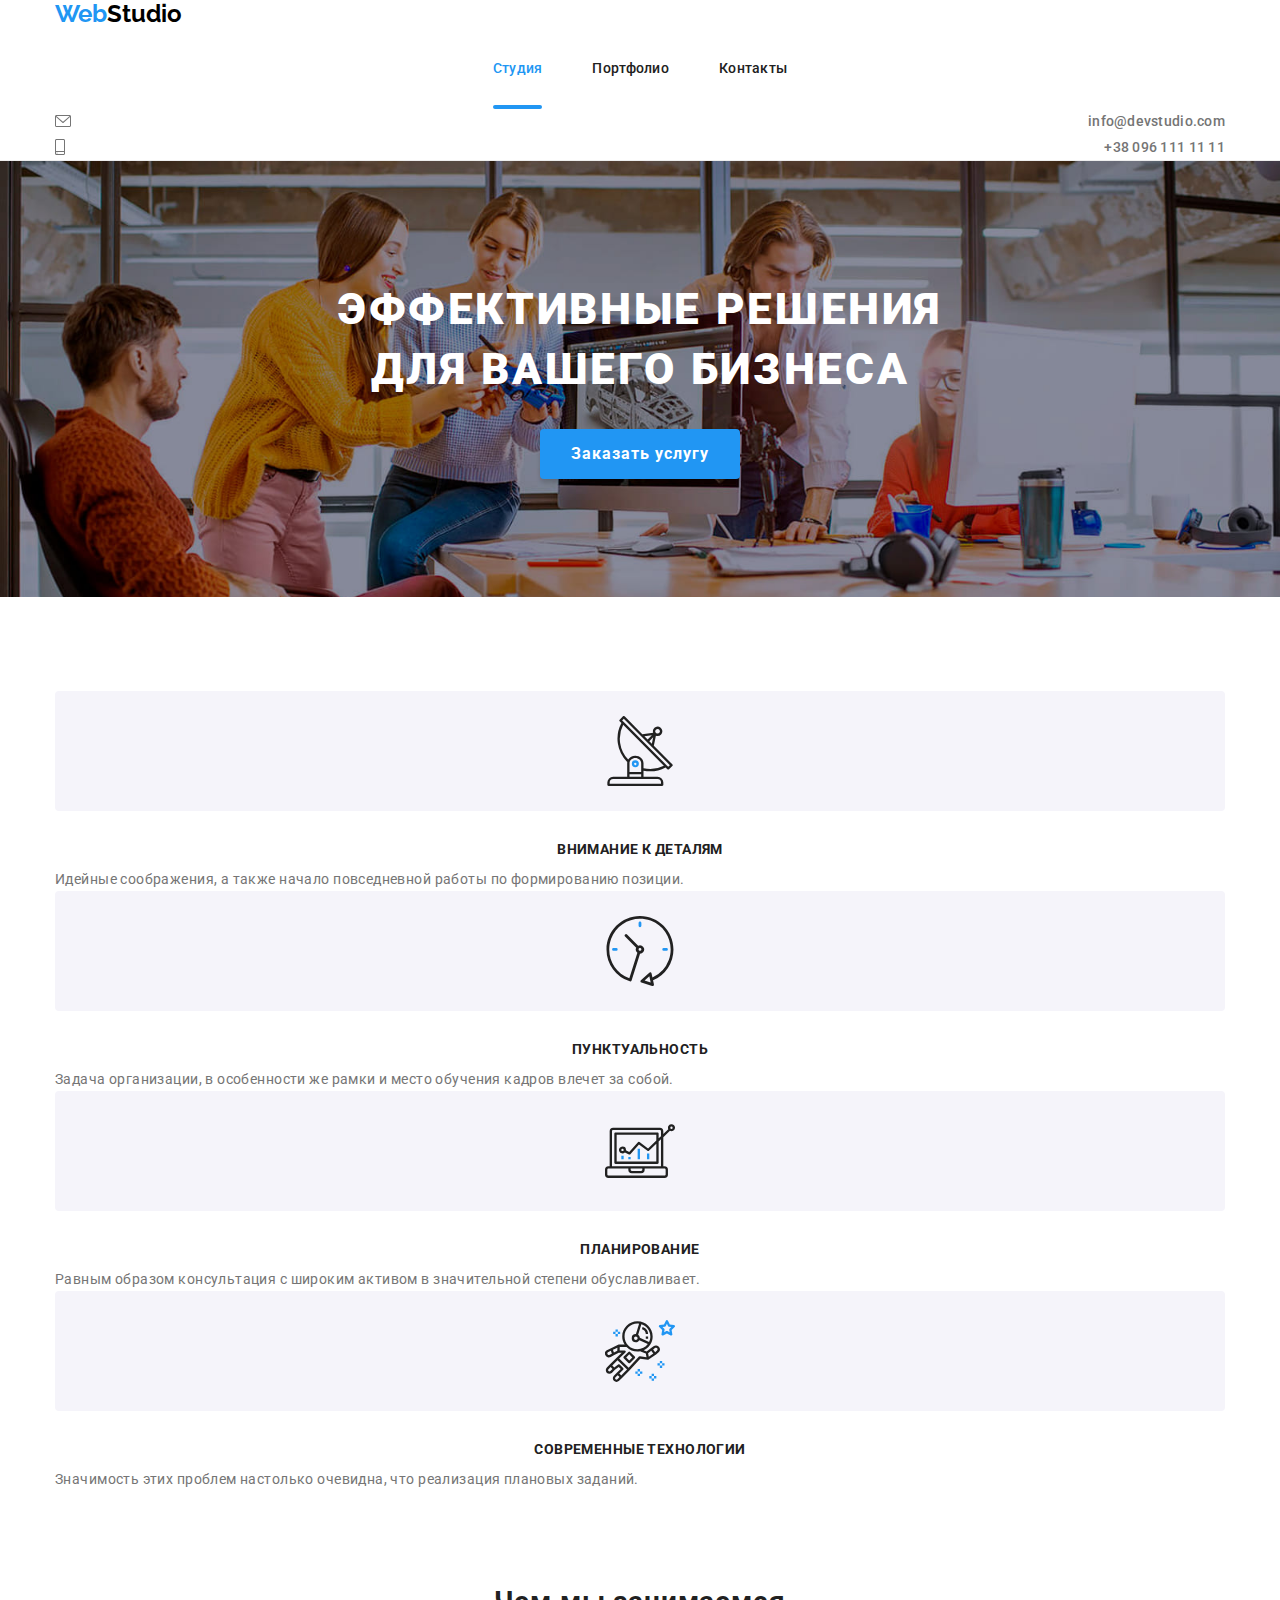
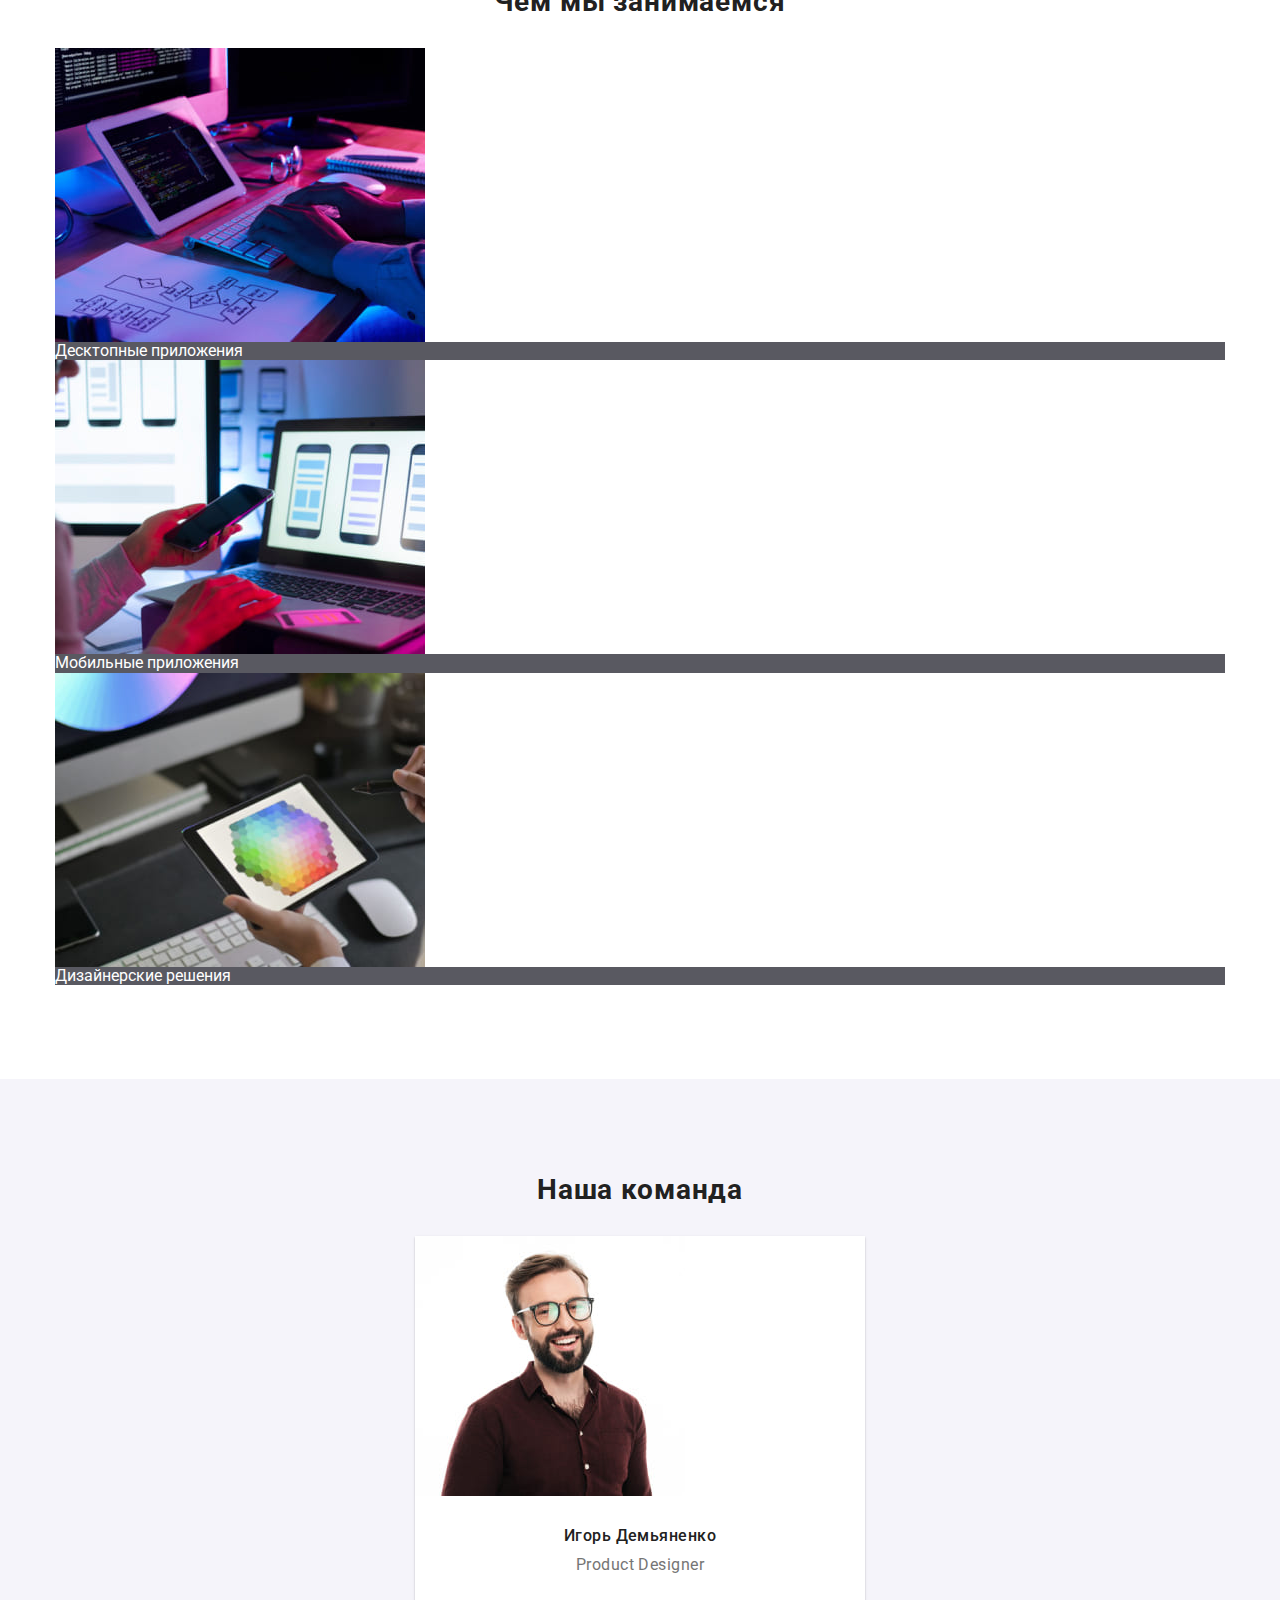
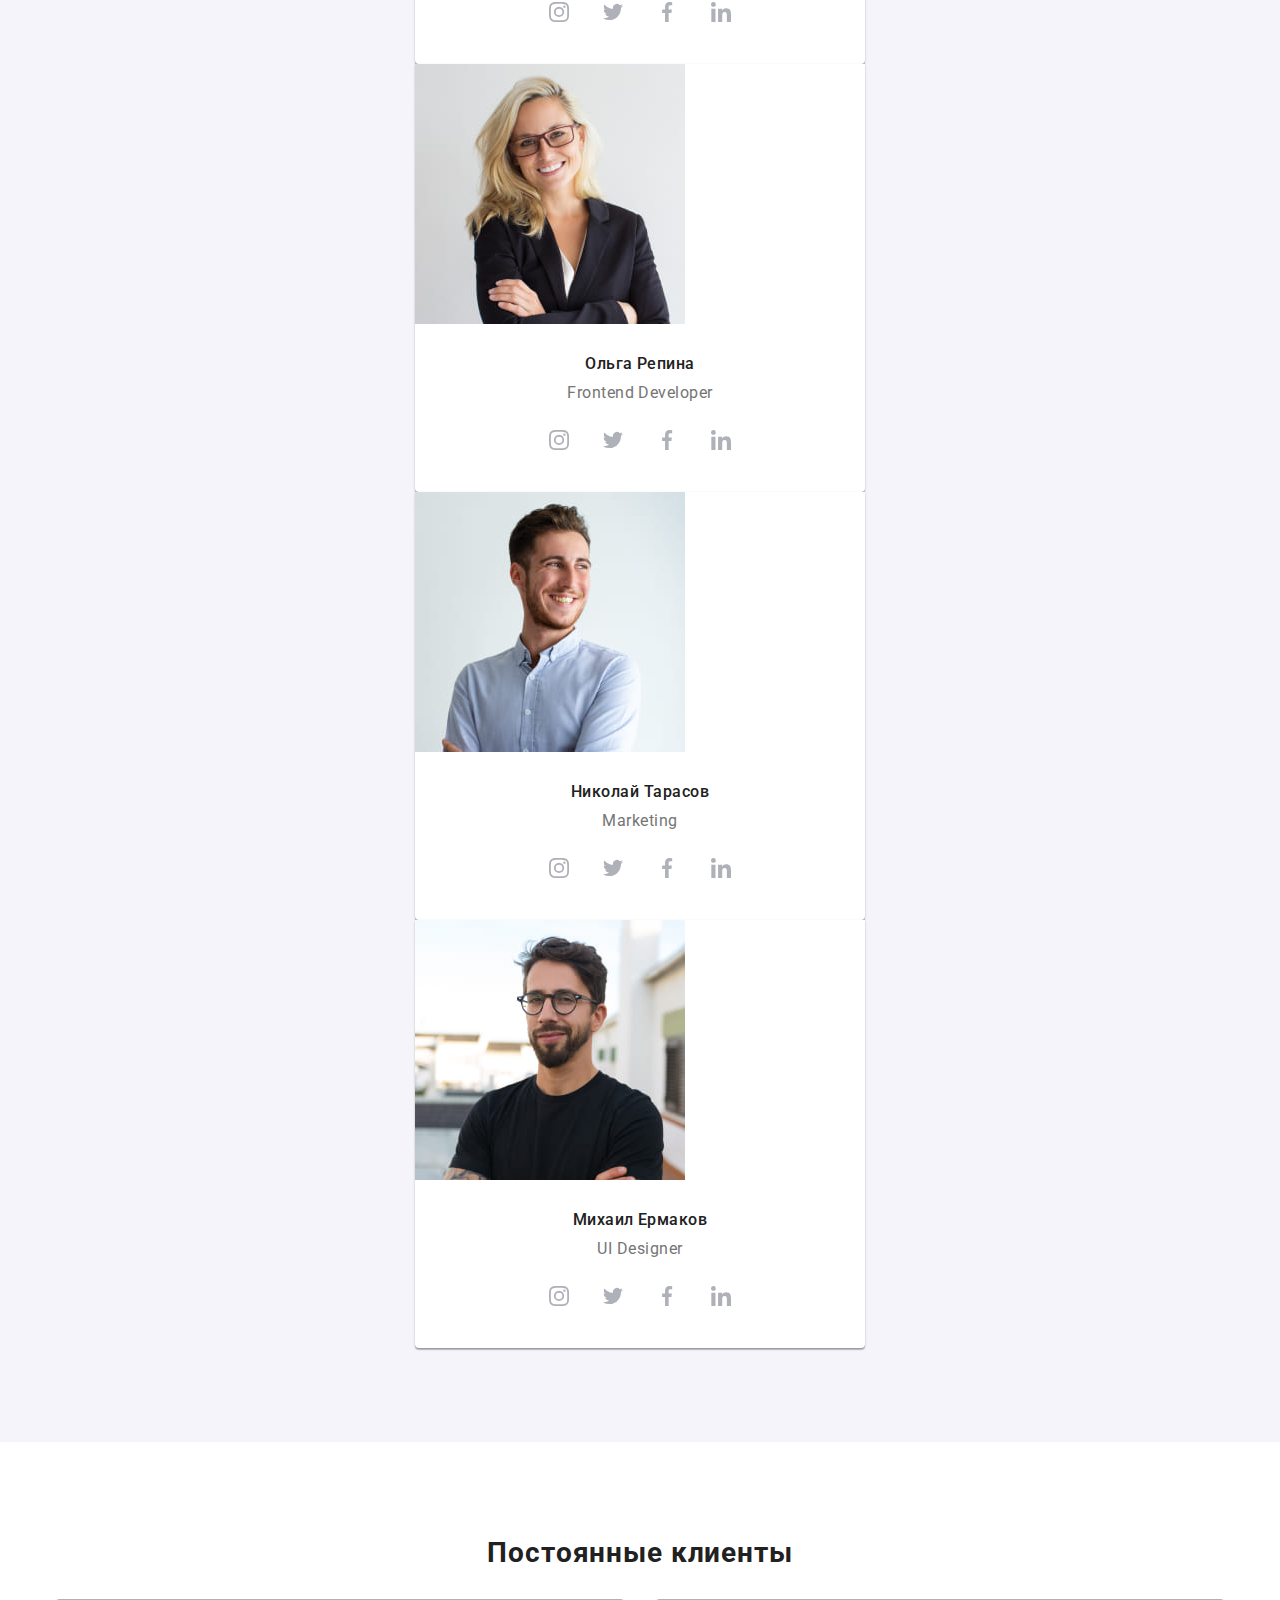
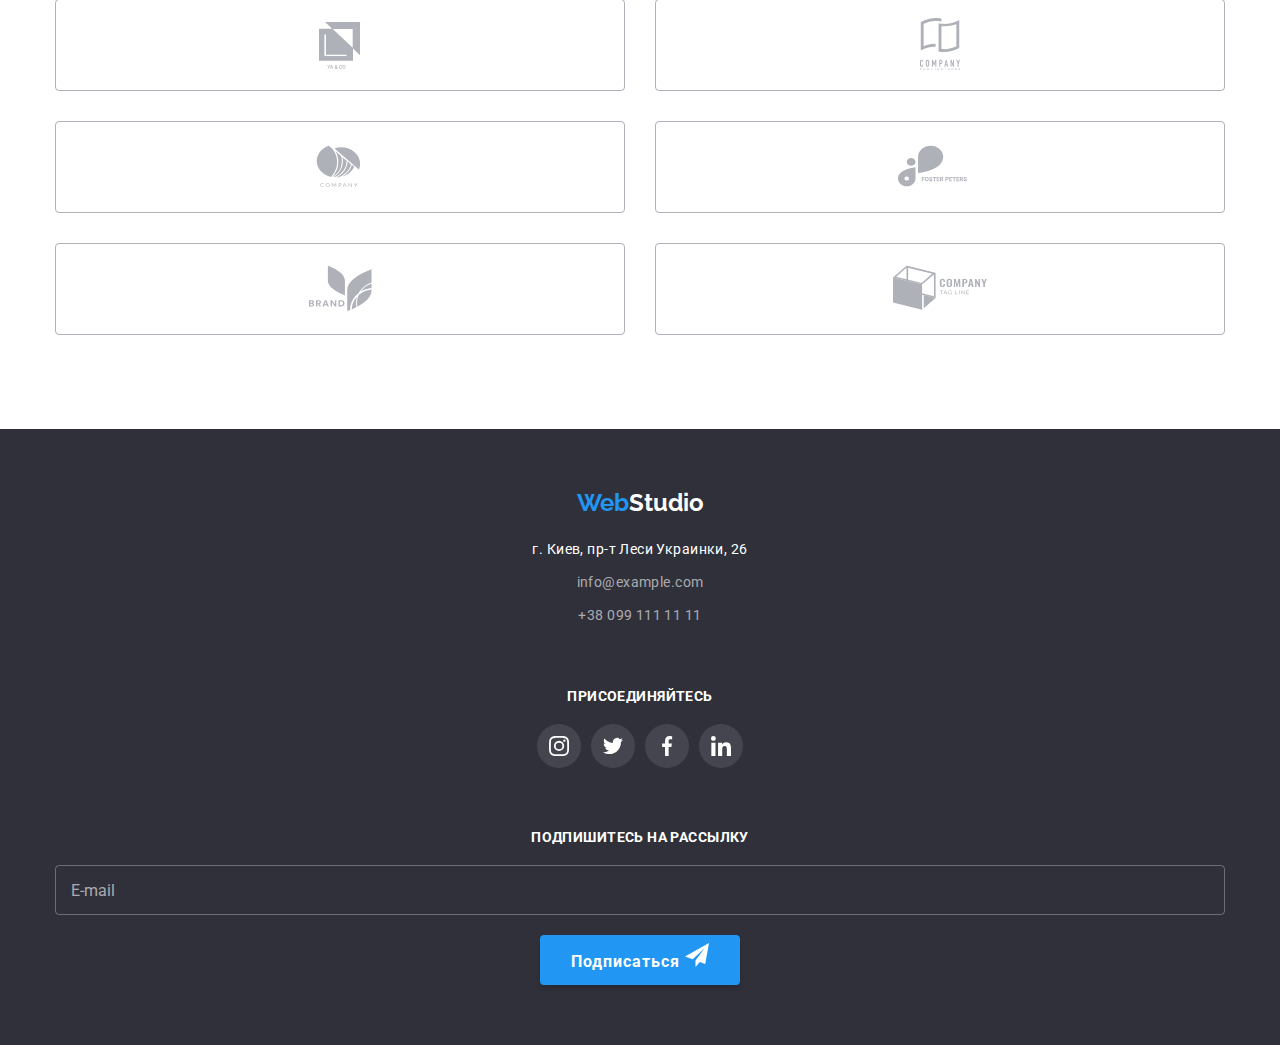
==== index.html @ af36595d "start work" ====
<!DOCTYPE html>
<html lang="ru">
<head>
    <meta charset="UTF-8" />
    <meta http-equiv="X-UA-Compatible" content="IE=edge" />
    <meta name="viewport" content="width=device-width, initial-scale=1.0, maximum-scale=1.0, user-scalable=no" />
    <link rel="stylesheet" href="./css/main.min.css" />
    <link
    href="https://fonts.googleapis.com/css2?family=Raleway:wght@700&family=Roboto:wght@400;500;700;900&display=swap"
    rel="stylesheet"
    />
    <title>Студия</title>
</head>
<body>
    <header>
    <div class="container page-header">
        <a href="./index.html" lang="en" class="link logo"><span class="logo__part">Web</span>Studio</a>
        <nav class="nav">
        <ul class="list nav__list">
            <li><a href="./index.html" class="link nav__link nav__link--current">Cтудия</a></li>
            <li><a href="./portfolio.html" class="link nav__link">Портфолио</a></li>
            <li><a href="" class="link nav__link">Контакты</a></li>
        </ul>
        </nav>
        <ul class="list contacts">
            <li>
                <a class="link contacts__link" href="mailto:info@devstudio.com">
                <svg class="contacts__icon" width="16" height="12">
                    <use href="./images/sprite.svg#icon-mail">
                </svg>
                info@devstudio.com</a>
            </li>
            <li>
                <a class="link contacts__link" href="tel:+380961111111">
                <svg class="contacts__icon" width="10" height="16">
                    <use href="./images/sprite.svg#icon-tel"></svg>
                +38 096 111 11 11</a>
            </li>
        </ul>
        <button type="button" class="menu-btn__open">
            <svg class="menu__icon" width="40" height="40">
                <use href="./images/sprite.svg#icon-menu"></use>
            </svg>
            </button>
        </div>
        <div class="menu is-hidden">
            <div class="menu-container">
            <div class="menu-container__top">
                <button type="button" class="menu-btn__close">
                <svg class="menu__icon" width="40" height="40">
                    <use href="./images/sprite.svg#icon-cross"></use>
                </svg>
                </button>
                <nav class="menu__nav">
                <ul class="menu__list list">
                    <li class="menu__item">
                    <a href="./index.html" class="menu__link--current">Студия</a>
                    </li>
                    <li class="menu__item">
                    <a href="./portfolio.html" class="menu__link">Портфолио</a>
                    </li>
                    <li class="menu__item">
                    <a href="" class="menu__link">Контакты</a>
                    </li>
                </ul>
                </nav>
            </div>
            <div class="menu-container__bottom">
                <ul class="menu-connect__list list">
                    <li class="menu-connect__tel">
                    <a href="tel:+380961111111" class="tel__link"
                        >+38 096 111 11 11</a
                    >
                    </li>
                    <li class="menu-connect__mail">
                    <a href="mailto:info@devstudio.com" class="mail__link"
                        >info@devstudio.com</a
                    >
                    </li>
                </ul>
                <ul class="menu-soc__list list">
                <li class="menu-soc__item">
                    <a
                    href=""
                    target="_blank"
                    rel="noopener noreferrer nofollow"
                    class="menu-soc__link"
                    >Instagram</a
                    >
                </li>
                <li class="menu-soc__item">
                    <a
                    href=""
                    target="_blank"
                    rel="noopener noreferrer nofollow"
                    class="menu-soc__link"
                    >Twitter</a
                    >
                </li>
                <li class="menu-soc__item">
                    <a
                    href=""
                    target="_blank"
                    rel="noopener noreferrer nofollow"
                    class="menu-soc__link"
                    >Facebook</a
                    >
                </li>
                <li class="menu-soc__item">
                    <a
                    href=""
                    target="_blank"
                    rel="noopener noreferrer nofollow"
                    class="menu-soc__link"
                    >LinkedIn</a
                    >
                </li>
                </ul>
            </div>
        </div>
    </header>
    <main>
    <section class="section hero">
        <div class="container">
        <h1 class="hero__header">Эффективные решения для вашего бизнеса</h1>
        <button type="button" class="button" data-modal-open>Заказать услугу</button>
        </div>
    </section>
    <section class="section">
        <div class="container">
        <h2 class="section__heading visually-hidden">Features</h2>
        <ul class="list features">
            <li class="features__item">
            <div class="features__box">
                <svg width="70" height="70">
                <use href="./images/sprite.svg#icon-antenna" />
                </svg>
            </div>
            <h3 class="features__title">Внимание к деталям</h3>
            <p class="features__descr">
                Идейные соображения, а также начало повседневной работы по формированию позиции.
            </p>
            </li>
            <li class="features__item">
            <div class="features__box">
                <svg width="70" height="70">
                <use href="./images/sprite.svg#icon-clock" />
                </svg>
            </div>
            <h3 class="features__title">Пунктуальность</h3>
            <p class="features__descr">
                Задача организации, в особенности же рамки и место обучения кадров влечет за собой.
            </p>
            </li>
            <li class="features__item">
            <div class="features__box">
                <svg width="70" height="70">
                <use href="./images/sprite.svg#icon-diagram" />
                </svg>
            </div>
            <h3 class="features__title">Планирование</h3>
            <p class="features__descr">
                Равным образом консультация с широким активом в значительной степени обуславливает.
            </p>
            </li>
            <li class="features__item">
            <div class="features__box">
                <svg width="70" height="70">
                <use href="./images/sprite.svg#icon-astronaut" />
                </svg>
            </div>
            <h3 class="features__title">Современные технологии</h3>
            <p class="features__descr">
                Значимость этих проблем настолько очевидна, что реализация плановых заданий.
            </p>
            </li>
        </ul>
        </div>
    </section>
    <section class="section no-padding">
        <div class="container">
        <h2 class="section__heading">Чем мы занимаемся</h2>
        <ul class="list employments">
            <li class="employments__item">
            <img srcset="./images/index/work1.jpg 1х, /images/index/work1-2x.jpg 2х" src="./images/index/work1.jpg" alt="Программирование" width="370" height="294" />
            <p class="employments__title">Десктопные приложения</p>
            </li>
            <li class="employments__item">
            <img srcset="./images/index/work2.jpg 1х, /images/index/work2-2x.jpg 2х" src="./images/index/work2.jpg" width="370" height="294" />
            <p class="employments__title">Мобильные приложения</p>
            </li>
            <li class="employments__item">
            <img srcset="./images/index/work3.jpg 1х, /images/index/work3-2x.jpg 2х" src="./images/index/work3.jpg" width="370" height="294" />
            <p class="employments__title">Дизайнерские решения</p>
            </li>
        </ul>
        </div>
    </section>
    <section class="section team">
        <div class="container">
        <h2 class="section__heading">Наша команда</h2>
        <ul class="list team__list">
            <li class="team__card">
                <picture>
                    <source srcset="./images/index/1team-top.jpg 1x, ./images/index/1team-top2x.jpg 2x" media="(min-width: 1200px)">
                    <source srcset="./images/index/1team-tab.jpg 1x, ./images/index/1team-tab2x.jpg 2x" media="(min-width: 768px)">
                    <source srcset="./images/index/1team-mob.jpg 1x, ./images/index/1team-mob2x.jpg 2x" media="(max-width: 767px)">
                    <img src="./images/index/1team-mob.jpg" alt="Игорь Демьяненко"/>
                </picture>
            <div class="team__descr">
                <h3 class="team__name">Игорь Демьяненко</h3>
                <p class="team__post" lang="en">Product Designer</p>
                <ul class="list social">
                <li>
                    <a href="#" class="link social__link">
                    <svg class="social__icon" width="20" height="20">
                        <use href="./images/sprite.svg#icon-instagram" />
                    </svg>
                    </a>
                </li>
                <li>
                    <a href="#" class="link social__link">
                    <svg class="social__icon" width="20" height="20">
                        <use href="./images/sprite.svg#icon-twitter" />
                    </svg>
                    </a>
                </li>
                <li>
                    <a href="#" class="link social__link">
                    <svg class="social__icon" width="20" height="20">
                        <use href="./images/sprite.svg#icon-facebook" />
                    </svg>
                    </a>
                </li>
                <li>
                    <a href="#" class="link social__link">
                    <svg class="social__icon" width="20" height="20">
                        <use href="./images/sprite.svg#icon-linkedin" />
                    </svg>
                    </a>
                </li>
                </ul>
            </div>
            </li>
            <li class="team__card">
                <picture>
                    <source srcset="./images/index/2team-top.jpg 1x, ./images/index/2team-top2x.jpg 2x" media="(min-width: 1200px)">
                    <source srcset="./images/index/2team-tab.jpg 1x, ./images/index/2team-tab2x.jpg 2x" media="(min-width: 768px)">
                    <source srcset="./images/index/2team-mob.jpg 1x, ./images/index/2team-mob2x.jpg 2x" media="(max-width: 767px)">
                    <img src="./images/index/2team-mob.jpg" alt="Ольга Репина"/>
                </picture>
            <div class="team__descr">
                <h3 class="team__name">Ольга Репина</h3>
                <p class="team__post" lang="en">Frontend Developer</p>
                <ul class="list social">
                <li>
                    <a href="#" class="link social__link">
                    <svg class="social__icon" width="20" height="20">
                        <use href="./images/sprite.svg#icon-instagram" />
                    </svg>
                    </a>
                </li>
                <li>
                    <a href="#" class="link social__link">
                    <svg class="social__icon" width="20" height="20">
                        <use href="./images/sprite.svg#icon-twitter" />
                    </svg>
                    </a>
                </li>
                <li>
                    <a href="#" class="link social__link">
                    <svg class="social__icon" width="20" height="20">
                        <use href="./images/sprite.svg#icon-facebook" />
                    </svg>
                    </a>
                </li>
                <li>
                    <a href="#" class="link social__link">
                    <svg class="social__icon" width="20" height="20">
                        <use href="./images/sprite.svg#icon-linkedin" />
                    </svg>
                    </a>
                </li>
                </ul>
            </div>
            </li>
            <li class="team__card">
                <picture>
                    <source srcset="./images/index/3team-top.jpg 1x, ./images/index/3team-top2x.jpg 2x" media="(min-width: 1200px)">
                    <source srcset="./images/index/3team-tab.jpg 1x, ./images/index/3team-tab2x.jpg 2x" media="(min-width: 768px)">
                    <source srcset="./images/index/3team-mob.jpg 1x, ./images/index/3team-mob2x.jpg 2x" media="(max-width: 767px)">
                    <img src="./images/index/3team-mob.jpg" alt="Николай Тарасов"/>
                </picture>
            <div class="team__descr">
                <h3 class="team__name">Николай Тарасов</h3>
                <p class="team__post" lang="en">Marketing</p>
                <ul class="list social">
                <li>
                    <a href="#" class="link social__link">
                    <svg class="social__icon" width="20" height="20">
                        <use href="./images/sprite.svg#icon-instagram" />
                    </svg>
                    </a>
                </li>
                <li>
                    <a href="#" class="link social__link">
                    <svg class="social__icon" width="20" height="20">
                        <use href="./images/sprite.svg#icon-twitter" />
                    </svg>
                    </a>
                </li>
                <li>
                    <a href="#" class="link social__link">
                    <svg class="social__icon" width="20" height="20">
                        <use href="./images/sprite.svg#icon-facebook" />
                    </svg>
                    </a>
                </li>
                <li>
                    <a href="#" class="link social__link">
                    <svg class="social__icon" width="20" height="20">
                        <use href="./images/sprite.svg#icon-linkedin" />
                    </svg>
                    </a>
                </li>
                </ul>
            </div>
            </li>
            <li class="team__card">
                <picture>
                    <source srcset="./images/index/4team-top.jpg 1x, ./images/index/4team-top2x.jpg 2x" media="(min-width: 1200px)">
                    <source srcset="./images/index/4team-tab.jpg 1x, ./images/index/4team-tab2x.jpg 2x" media="(min-width: 768px)">
                    <source srcset="./images/index/4team-mob.jpg 1x, ./images/index/4team-mob2x.jpg 2x" media="(max-width: 767px)">
                    <img src="./images/index/4team-mob.jpg" alt="Михаил Ермаков"/>
                </picture>
            <div class="team__descr">
                <h3 class="team__name">Михаил Ермаков</h3>
                <p class="team__post" lang="en">UI Designer</p>
                <ul class="list social">
                <li>
                    <a href="#" class="link social__link">
                    <svg class="social__icon" width="20" height="20">
                        <use href="./images/sprite.svg#icon-instagram" />
                    </svg>
                    </a>
                </li>
                <li>
                    <a href="#" class="link social__link">
                    <svg class="social__icon" width="20" height="20">
                        <use href="./images/sprite.svg#icon-twitter" />
                    </svg>
                    </a>
                </li>
                <li>
                    <a href="#" class="link social__link">
                    <svg class="social__icon" width="20" height="20">
                        <use href="./images/sprite.svg#icon-facebook" />
                    </svg>
                    </a>
                </li>
                <li>
                    <a href="#" class="link social__link">
                    <svg class="social__icon" width="20" height="20">
                        <use href="./images/sprite.svg#icon-linkedin" />
                    </svg>
                    </a>
                </li>
                </ul>
            </div>
            </li>
        </ul>
        </div>
    </section>
    <section class="section">
        <div class="container">
        <h2 class="section__heading">Постоянные клиенты</h2>
        <ul class="list clients">
            <li class="clients__item">
            <a href="#" class="link clients__link">
                <svg class="clients__icon" width="106" height="60">
                <use href="./images/sprite.svg#icon-Logo-1" />
                </svg>
            </a>
            </li>
            <li class="clients__item">
            <a href="#" class="link clients__link">
                <svg class="clients__icon" width="106" height="60">
                <use href="./images/sprite.svg#icon-Logo-2" />
                </svg>
            </a>
            </li>
            <li class="clients__item">
            <a href="#" class="link clients__link">
                <svg class="clients__icon" width="106" height="60">
                <use href="./images/sprite.svg#icon-Logo-3" />
                </svg>
            </a>
            </li>
            <li class="clients__item">
            <a href="#" class="link clients__link">
                <svg class="clients__icon" width="106" height="60">
                <use href="./images/sprite.svg#icon-Logo-4" />
                </svg>
            </a>
            </li>
            <li class="clients__item">
            <a href="#" class="link clients__link">
                <svg class="clients__icon" width="106" height="60">
                <use href="./images/sprite.svg#icon-Logo-5" />
                </svg>
            </a>
            </li>
            <li class="clients__item">
            <a href="#" class="link clients__link">
                <svg class="clients__icon" width="106" height="60">
                <use href="./images/sprite.svg#icon-Logo-6" />
                </svg>
            </a>
            </li>
        </ul>
        </div>
    </section>
    </main>
    <footer>
    <div class="container page-footer">
        <div>
        <a href="./index.html" lang="en" class="link logo"
            ><span class="logo__part">Web</span>Studio</a
        >
        <address>
            <ul class="address list">
            <li>
                <a href="https://goo.gl/maps/jvZkEeuZgT2ocz416"
                rel="noopener nofollow noreferrer"
                class="link address__location">г. Киев, пр-т Леси Украинки, 26</a
                >
            </li>
            <li class="address__item">
                <a href="mailto:info@example.com" class="link address__contacts"                >info@example.com</a>
            </li>
            <li class="address__item">
                <a href="tel:+380991111111" class="link address__contacts">+38 099 111 11 11</a>
            </li>
            </ul>
        </address>
        </div>
        <div class="footer__div">
        <strong class="page-footer__heading">присоединяйтесь</strong>
        <ul class="list social">
            <li>
            <a href="#" class="link social__link">
                <svg width="20" height="20">
                <use href="./images/sprite.svg#icon-instagram" />
                </svg>
            </a>
            </li>
            <li>
            <a href="#" class="link social__link">
                <svg width="20" height="20">
                <use href="./images/sprite.svg#icon-twitter" />
                </svg>
            </a>
            </li>
            <li>
            <a href="#" class="link social__link">
                <svg width="20" height="20">
                <use href="./images/sprite.svg#icon-facebook" />
                </svg>
            </a>
            </li>
            <li>
            <a href="#" class="link social__link">
                <svg width="20" height="20">
                <use href="./images/sprite.svg#icon-linkedin" />
                </svg>
            </a>
            </li>
        </ul>
        </div>
        <div class="footer__div footer__div--alignment">
        <strong class="page-footer__heading">подпишитесь на рассылку</strong>
        <form class="send">
            <label>
            <input type="email" name="email" class="send__email" placeholder="E-mail" required />
            </label>
            <button type="submit" class="button">
            Подписаться
            <svg width="24" height="24">
                <use href="./images/sprite.svg#icon-send" />
            </svg>
            </button>
        </form>
        </div>
    </div>
    </footer>
    <div class="backdrop is-hidden" data-modal>
    <div class="modal">
        <button class="close" data-modal-close>
        <svg class="close__icon" width="11" height="11">
            <use href="./images/sprite.svg#icon-close" />
        </svg>
        </button>
        <strong class="modal__header">Оставьте свои данные, мы вам перезвоним</strong>
        <form class="modal__form">
        <div class="modal__div">
            <label for="name" class="modal__label">Имя</label>
            <input
            class="modal__input"
            type="text"
            name="name"
            id="name"
            placeholder=" "
            required
            />
            <svg width="18" height="18" class="modal__icon">
            <use href="./images/sprite.svg#icon-person" />
            </svg>
        </div>
        <div class="modal__div">
            <label for="tel" class="modal__label">Телефон</label>
            <input class="modal__input" type="tel" name="tel" id="tel" placeholder=" " required />
            <svg width="18" height="18" class="modal__icon">
            <use href="./images/sprite.svg#icon-phone" />
            </svg>
        </div>
        <div class="modal__div">
            <label for="email" class="modal__label">Почта</label>
            <input
            class="modal__input"
            type="email"
            name="email"
            id="email"
            placeholder=" "
            required
            />
            <svg width="18" height="18" class="modal__icon">
            <use href="./images/sprite.svg#icon-email" />
            </svg>
        </div>
        <div class="modal__div">
            <label for="comment" class="modal__label">Комментарий</label>
            <textarea
            name="comment"
            id="comment"
            placeholder="Введите текст"
            class="modal__comment"
            ></textarea>
        </div>
        <div class="check">
            <label class="check__label">
            <input type="checkbox" class="check__box" name="agree" value="agree" required />
            <span class="check__icon"></span>Соглашаюсь с рассылкой и принимаю&nbsp;
            <a href="#" class="link check__link">Условия договора</a>
            </label>
        </div>
        <button type="submit" class="button">Отправить</button>
        </form>
    </div>
    </div>
    <script src="./modal.js"></script>
</body>
</html>
---- css/main.min.css ----
/*! modern-normalize v1.1.0 | MIT License | https://github.com/sindresorhus/modern-normalize */*,::before,::after{-webkit-box-sizing:border-box;box-sizing:border-box}html{line-height:1.15;-webkit-text-size-adjust:100%;-moz-tab-size:4;-o-tab-size:4;tab-size:4}body{margin:0;font-family:system-ui,-apple-system,"Segoe UI",Roboto,Helvetica,Arial,sans-serif,"Apple Color Emoji","Segoe UI Emoji"}hr{height:0;color:inherit}abbr[title]{-webkit-text-decoration:underline dotted;text-decoration:underline dotted}b,strong{font-weight:bolder}code,kbd,samp,pre{font-family:ui-monospace,SFMono-Regular,Consolas,"Liberation Mono",Menlo,monospace;font-size:1em}small{font-size:80%}sub,sup{font-size:75%;line-height:0;position:relative;vertical-align:baseline}sub{bottom:-0.25em}sup{top:-0.5em}table{text-indent:0;border-color:inherit}button,input,optgroup,select,textarea{font-family:inherit;font-size:100%;line-height:1.15;margin:0}button,select{text-transform:none}button,[type=button],[type=reset],[type=submit]{-webkit-appearance:button}::-moz-focus-inner{border-style:none;padding:0}:-moz-focusring{outline:1px dotted ButtonText}:-moz-ui-invalid{box-shadow:none}legend{padding:0}progress{vertical-align:baseline}::-webkit-inner-spin-button,::-webkit-outer-spin-button{height:auto}[type=search]{-webkit-appearance:textfield;outline-offset:-2px}::-webkit-search-decoration{-webkit-appearance:none}::-webkit-file-upload-button{-webkit-appearance:button;font:inherit}summary{display:list-item}p,h1,h2,h3,h4,h5,h6{margin:0}ul,ol{margin:0;padding-left:0}img{display:block;max-width:100%;height:auto}.container{margin:0 auto;padding:0 15px}@media screen and (min-width: 1200px){.container{width:1200px}}.section{padding-top:60px;padding-bottom:60px}@media screen and (min-width: 1200px){.section{padding-top:94px;padding-bottom:94px}}.link{text-decoration:none;color:inherit;-webkit-transition:color 250ms cubic-bezier(0.4, 0, 0.2, 1);transition:color 250ms cubic-bezier(0.4, 0, 0.2, 1)}.link:hover,.link:focus{color:#2196f3}.list{list-style-type:none}.no-padding{padding-top:0}@media screen and (max-width: 1199px){.no-padding{display:none}}.is-hidden{opacity:0;pointer-events:none;visibility:hidden}.no-scroll{overflow:hidden}.visually-hidden{position:absolute;width:1px;height:1px;margin:-1px;border:0;padding:0;white-space:nowrap;-webkit-clip-path:inset(100%);clip-path:inset(100%);clip:rect(0 0 0 0);overflow:hidden}.logo{color:#000;font-family:"Raleway";font-weight:700;font-size:24px;line-height:28px;padding:16px 0;-webkit-transition-property:color;transition-property:color;-webkit-transition-duration:250ms;transition-duration:250ms;-webkit-transition-timing-function:cubic-bezier(0.4, 0, 0.2, 1);transition-timing-function:cubic-bezier(0.4, 0, 0.2, 1)}@media screen and (min-width: 768px){.logo{padding:26px 0}}.page-footer .logo{color:#fff}.logo:hover,.logo:focus{color:#2196f3}.logo__part{color:#2196f3}.is-hidden{opacity:0;pointer-events:none;visibility:hidden}.menu{position:fixed;z-index:2;width:100vw;height:100vh;background-color:#fff;top:0;padding-top:10px;padding-bottom:48px;-webkit-transform:translate(0) scale(1);transform:translate(0) scale(1);opacity:1;-webkit-transition-property:-webkit-transform;transition-property:-webkit-transform;transition-property:transform;transition-property:transform, -webkit-transform;-webkit-transition-duration:250ms;transition-duration:250ms;-webkit-transition-timing-function:cubic-bezier(0.4, 0, 0.2, 1);transition-timing-function:cubic-bezier(0.4, 0, 0.2, 1)}.menu>.menu-container{display:-webkit-box;display:-ms-flexbox;display:flex;-webkit-box-pack:justify;-ms-flex-pack:justify;justify-content:space-between;-webkit-box-orient:vertical;-webkit-box-direction:normal;-ms-flex-direction:column;flex-direction:column;height:100%;overflow:auto}@media screen and (min-width: 768px){.menu{display:none}}.menu-container{width:100%;margin:0 auto;padding-left:40px;padding-right:15px}@media screen and (min-width: 480px){.menu-container{max-width:480px}}.menu-btn__open{border:none;background-color:rgba(0,0,0,0);padding:10px 0;-webkit-transition-property:fill;transition-property:fill;-webkit-transition-duration:250ms;transition-duration:250ms;-webkit-transition-timing-function:cubic-bezier(0.4, 0, 0.2, 1);transition-timing-function:cubic-bezier(0.4, 0, 0.2, 1)}.menu-btn__open:hover,.menu-btn__open:focus{fill:#2196f3}@media screen and (min-width: 768px){.menu-btn__open{display:none}}.menu__icon{color:#000}.menu-btn__close{display:block;border:none;background-color:rgba(0,0,0,0);padding:10px 0;-webkit-transition-property:fill;transition-property:fill;-webkit-transition-duration:250ms;transition-duration:250ms;-webkit-transition-timing-function:cubic-bezier(0.4, 0, 0.2, 1);transition-timing-function:cubic-bezier(0.4, 0, 0.2, 1)}.menu-btn__close:hover,.menu-btn__close:focus{fill:#2196f3}.menu__item:not(:last-child){margin-bottom:32px}.menu__link{font-family:inherit;text-align:left;font-weight:500;font-size:30px;line-height:1.13;letter-spacing:.02em;text-transform:none;-webkit-transition-property:color;transition-property:color;-webkit-transition-duration:250ms;transition-duration:250ms;-webkit-transition-timing-function:cubic-bezier(0.4, 0, 0.2, 1);transition-timing-function:cubic-bezier(0.4, 0, 0.2, 1)}@media screen and (min-width: 480px){.menu__link{font-family:inherit;text-align:left;font-weight:500;font-size:40px;line-height:1.18;letter-spacing:.02em;text-transform:none}}.menu__link:hover,.menu__link:focus,.menu__link--current{color:#2196f3}.menu-connect__tel{margin-bottom:32px}.button{display:block;margin:0 auto;width:200px;height:50px;color:#fff;background-color:#2196f3;cursor:pointer;border:none;-webkit-box-shadow:0px 4px 4px rgba(0,0,0,.15);box-shadow:0px 4px 4px rgba(0,0,0,.15);border-radius:4px;font-family:inherit;text-align:center;font-weight:700;font-size:16px;line-height:30px;letter-spacing:.06em;text-transform:none;-webkit-transition-property:background-color;transition-property:background-color;-webkit-transition-duration:250ms;transition-duration:250ms;-webkit-transition-timing-function:cubic-bezier(0.4, 0, 0.2, 1);transition-timing-function:cubic-bezier(0.4, 0, 0.2, 1)}.button:hover,.button:focus{background-color:#188ce8}.send .button{fill:currentColor;gap:10px}.section__heading{font-family:inherit;text-align:center;font-weight:700;font-size:28px;line-height:33px;letter-spacing:.03em;text-transform:none;margin-bottom:30px}.social{display:-webkit-box;display:-ms-flexbox;display:flex;-webkit-box-pack:center;-ms-flex-pack:center;justify-content:center;-webkit-box-align:center;-ms-flex-align:center;align-items:center;gap:10px}.social__link{display:-webkit-box;display:-ms-flexbox;display:flex;-webkit-box-pack:center;-ms-flex-pack:center;justify-content:center;-webkit-box-align:center;-ms-flex-align:center;align-items:center;width:44px;height:44px;background-color:inherit;border-radius:50%;-webkit-transition-property:background-color;transition-property:background-color;-webkit-transition-duration:250ms;transition-duration:250ms;-webkit-transition-timing-function:cubic-bezier(0.4, 0, 0.2, 1);transition-timing-function:cubic-bezier(0.4, 0, 0.2, 1)}.footer__div .social__link{background-color:rgba(255,255,255,.1);fill:#fff}.social__link:hover,.social__link:focus{background-color:#2196f3}.social__icon{fill:#afb1b8;-webkit-transition-property:fill;transition-property:fill;-webkit-transition-duration:250ms;transition-duration:250ms;-webkit-transition-timing-function:cubic-bezier(0.4, 0, 0.2, 1);transition-timing-function:cubic-bezier(0.4, 0, 0.2, 1)}.social__link:hover .social__icon,.social__link:focus .social__icon{fill:#fff}.close{position:absolute;top:8px;right:8px;width:30px;height:30px;border:1px solid rgba(0,0,0,.1);border-radius:50%;background:#fff;cursor:pointer}.close__icon{fill:#000;-webkit-transition-property:fill;transition-property:fill;-webkit-transition-duration:250ms;transition-duration:250ms;-webkit-transition-timing-function:cubic-bezier(0.4, 0, 0.2, 1);transition-timing-function:cubic-bezier(0.4, 0, 0.2, 1)}.close:hover .close__icon,.close:focus .close__icon{fill:#2196f3}.send__email{width:100%;height:50px;padding:16px 15px;margin-bottom:20px;background-color:inherit;border:1px solid rgba(255,255,255,.3);border-radius:4px;color:#fff;cursor:pointer;-webkit-transition-property:border-color;transition-property:border-color;-webkit-transition-duration:250ms;transition-duration:250ms;-webkit-transition-timing-function:cubic-bezier(0.4, 0, 0.2, 1);transition-timing-function:cubic-bezier(0.4, 0, 0.2, 1)}.send__email:hover,.send__email:focus{outline:none;border-color:#2196f3}.send__email::-webkit-input-placeholder{color:rgba(255,255,255,.6)}.send__email::-moz-placeholder{color:rgba(255,255,255,.6)}.send__email:-ms-input-placeholder{color:rgba(255,255,255,.6)}.send__email::-ms-input-placeholder{color:rgba(255,255,255,.6)}.send__email::placeholder{color:rgba(255,255,255,.6)}.product{display:block;-webkit-transition-property:-webkit-box-shadow;transition-property:-webkit-box-shadow;transition-property:box-shadow;transition-property:box-shadow, -webkit-box-shadow;-webkit-transition-duration:250ms;transition-duration:250ms;-webkit-transition-timing-function:cubic-bezier(0.4, 0, 0.2, 1);transition-timing-function:cubic-bezier(0.4, 0, 0.2, 1)}.product:hover,.product:focus{-webkit-box-shadow:0px 1px 1px rgba(0,0,0,.12),0px 4px 4px rgba(0,0,0,.06),1px 4px 6px rgba(0,0,0,.16);box-shadow:0px 1px 1px rgba(0,0,0,.12),0px 4px 4px rgba(0,0,0,.06),1px 4px 6px rgba(0,0,0,.16)}.product__descr{padding:20px 24px;border:1px solid #eee;background-color:#fff;border-top:none}.product__overlay{position:relative;overflow:hidden;width:100%;height:100%}.product__text{width:100%;height:100%;position:absolute;bottom:0;padding:77px 24px;font-family:inherit;text-align:left;font-weight:400;font-size:18px;line-height:28px;letter-spacing:.03em;text-transform:none;color:#fff;background-color:rgba(33,150,243,.9);-webkit-transform:translateY(101%);transform:translateY(101%);-webkit-transition-property:-webkit-transform;transition-property:-webkit-transform;transition-property:transform;transition-property:transform, -webkit-transform;-webkit-transition-duration:250ms;transition-duration:250ms;-webkit-transition-timing-function:cubic-bezier(0.4, 0, 0.2, 1);transition-timing-function:cubic-bezier(0.4, 0, 0.2, 1)}@media screen and (min-width: 768px){.product__text{padding:63px 24px 77px}}@media screen and (min-width: 1200px){.product__text{padding:63px 24px}}.product:hover .product__text,.product:focus .product__text{-webkit-transform:translateY(0);transform:translateY(0)}.product__name{margin-bottom:4px;font-family:inherit;text-align:left;font-weight:700;font-size:18px;line-height:36px;letter-spacing:.06em;text-transform:none;color:#212121}.product__title{font-family:inherit;text-align:left;font-weight:400;font-size:16px;line-height:30px;letter-spacing:.03em;text-transform:none;color:#757575}body{font-family:"Roboto","Raleway",sans-serif;color:#212121}header{position:relative;border-bottom:1px solid #eee}@media screen and (max-width: 1199px){.page-header{display:-webkit-box;display:-ms-flexbox;display:flex;-webkit-box-pack:justify;-ms-flex-pack:justify;justify-content:space-between;-webkit-box-align:center;-ms-flex-align:center;align-items:center}}@media screen and (max-width: 767px){.nav{display:none}}.nav__list{display:-webkit-box;display:-ms-flexbox;display:flex;-webkit-box-pack:center;-ms-flex-pack:center;justify-content:center;-webkit-box-align:center;-ms-flex-align:center;align-items:center;gap:50px}.nav__link{font-family:inherit;text-align:left;font-weight:500;font-size:14px;line-height:16px;letter-spacing:.02em;text-transform:none;padding:32px 0;color:inherit}.nav__link--current{color:#2196f3}@media screen and (min-width: 768px){.nav__link{position:relative;display:block}.nav__link::after{display:block;width:100%;height:4px;position:absolute;bottom:-1px;content:"";background-color:#2196f3;border-radius:2px;opacity:0;-webkit-transform:scaleX(0);transform:scaleX(0);-webkit-transition-property:opacity;transition-property:opacity;-webkit-transition-duration:250ms;transition-duration:250ms;-webkit-transition-timing-function:cubic-bezier(0.4, 0, 0.2, 1);transition-timing-function:cubic-bezier(0.4, 0, 0.2, 1);-webkit-transition-property:-webkit-transform;transition-property:-webkit-transform;transition-property:transform;transition-property:transform, -webkit-transform;transition-duration:250ms;transition-timing-function:cubic-bezier(0.4, 0, 0.2, 1)}.nav__link:hover::after{opacity:1;-webkit-transform:scaleX(1);transform:scaleX(1)}.nav__link--current{color:#2196f3}.nav__link--current::after{position:absolute;bottom:-1px;content:"";display:block;width:100%;height:4px;background-color:#2196f3;border-radius:2px;opacity:1;-webkit-transform:scaleX(1);transform:scaleX(1)}}@media screen and (max-width: 767px){.contacts{display:none}}.contacts__link{padding:5px 0;font-family:inherit;text-align:left;font-weight:500;font-size:12px;line-height:14px;letter-spacing:.02em;text-transform:none;color:#757575}@media screen and (min-width: 1200px){.contacts__link{display:-webkit-box;display:-ms-flexbox;display:flex;-webkit-box-pack:justify;-ms-flex-pack:justify;justify-content:space-between;-webkit-box-align:center;-ms-flex-align:center;align-items:center;font-family:inherit;text-align:left;font-weight:500;font-size:14px;line-height:16px;letter-spacing:.02em;text-transform:none}}.contacts__icon{margin-right:8px;fill:currentColor;-webkit-transition-property:fill;transition-property:fill;-webkit-transition-duration:250ms;transition-duration:250ms;-webkit-transition-timing-function:cubic-bezier(0.4, 0, 0.2, 1);transition-timing-function:cubic-bezier(0.4, 0, 0.2, 1)}.contacts__icon:hover,.contacts__icon:focus{fill:currentColor}@media screen and (min-width: 1200px){.contacts__icon{margin-right:10px}}.hero{max-width:100%;padding:118px 0;margin-left:auto;margin-right:auto;text-align:center;background-color:#2f303a;background-image:-webkit-gradient(linear, left top, left bottom, from(rgba(47, 48, 58, 0.4)), to(rgba(47, 48, 58, 0.4))),url(../images/hero-mob.jpg);background-image:linear-gradient(rgba(47, 48, 58, 0.4), rgba(47, 48, 58, 0.4)),url(../images/hero-mob.jpg);background-size:cover}@media screen and (-webkit-min-device-pixel-ratio: 2), screen and (min-resolution: 2dppx){.hero{background-image:url(../images/hero-mob2x.jpg)}}@media screen and (min-width: 480px){.hero{background-image:url(../images/hero-tab.jpg)}}@media screen and (min-width: 480px)and (-webkit-min-device-pixel-ratio: 2), screen and (min-width: 480px)and (min-resolution: 2dppx){.hero{background-image:url(../images/hero-tab2x.jpg)}}@media screen and (min-width: 768px){.hero{background-image:url(../images/hero-top.jpg)}}@media screen and (min-width: 768px)and (-webkit-min-device-pixel-ratio: 2), screen and (min-width: 768px)and (min-resolution: 2dppx){.hero{background-image:url(../images/hero-top2x.jpg)}}@media screen and (min-width: 768px){.hero .container{padding:0;width:360px}}@media screen and (min-width: 1200px){.hero .container{width:696px}}.hero__header{margin-bottom:30px;font-family:inherit;text-align:center;font-weight:900;font-size:26px;line-height:42px;letter-spacing:.06em;text-transform:uppercase;color:#fff}@media screen and (min-width: 1200px){.hero__header{font-family:inherit;text-align:center;font-weight:900;font-size:44px;line-height:60px;letter-spacing:.06em;text-transform:uppercase}}.features__box{display:-webkit-box;display:-ms-flexbox;display:flex;-webkit-box-pack:center;-ms-flex-pack:center;justify-content:center;-webkit-box-align:center;-ms-flex-align:center;align-items:center;width:100%;height:120px;margin-bottom:30px;background-color:#f5f4fa;border-radius:4px}.features__title{margin-bottom:10px;font-family:inherit;text-align:center;font-weight:700;font-size:14px;line-height:16px;letter-spacing:.03em;text-transform:uppercase}.features__descr{font-family:inherit;text-align:left;font-weight:400;font-size:14px;line-height:24px;letter-spacing:.03em;text-transform:none;color:#757575}.employments__title{color:#fff;background-color:rgba(47,48,58,.8)}.team{background-color:#f5f4fa}@media screen and (min-width: 480px){.team__list{max-width:450px;margin:0 auto}}.team__card{-webkit-box-shadow:0px 1px 3px rgba(0,0,0,.12),0px 1px 1px rgba(0,0,0,.14),0px 2px 1px rgba(0,0,0,.2);box-shadow:0px 1px 3px rgba(0,0,0,.12),0px 1px 1px rgba(0,0,0,.14),0px 2px 1px rgba(0,0,0,.2);border-radius:0px 0px 4px 4px;background-color:#fff}@media screen and (max-width: 767px){.team__card{max-width:450px}.team__card:not(:last-child){margin-bottom:30px}}.team__image{text-align:center}.team__descr{padding:30px 0}.team__name{margin-bottom:10px;font-family:inherit;text-align:center;font-weight:500;font-size:16px;line-height:19px;letter-spacing:.03em;text-transform:none}.team__post{margin-bottom:16px;font-family:inherit;text-align:center;font-weight:400;font-size:16px;line-height:19px;letter-spacing:.03em;text-transform:none;color:#757575}.clients{display:-webkit-box;display:-ms-flexbox;display:flex;-webkit-box-pack:center;-ms-flex-pack:center;justify-content:center;-webkit-box-align:center;-ms-flex-align:center;align-items:center;-ms-flex-wrap:wrap;flex-wrap:wrap;gap:30px}.clients__item{height:92px;-ms-flex-preferred-size:calc((100% - 1 * 30px)/2);flex-basis:calc((100% - 1 * 30px)/2)}.clients__link{width:100%;height:100%;border:1px solid #afb1b8;border-radius:4px;outline:rgba(0,0,0,0);display:-webkit-box;display:-ms-flexbox;display:flex;-webkit-box-pack:center;-ms-flex-pack:center;justify-content:center;-webkit-box-align:center;-ms-flex-align:center;align-items:center;-webkit-transition-property:border-color;transition-property:border-color;-webkit-transition-duration:250ms;transition-duration:250ms;-webkit-transition-timing-function:cubic-bezier(0.4, 0, 0.2, 1);transition-timing-function:cubic-bezier(0.4, 0, 0.2, 1)}.clients__link:hover,.clients__link:focus{border-color:#2196f3}.clients__icon{fill:#afb1b8;-webkit-transition-property:fill;transition-property:fill;-webkit-transition-duration:250ms;transition-duration:250ms;-webkit-transition-timing-function:cubic-bezier(0.4, 0, 0.2, 1);transition-timing-function:cubic-bezier(0.4, 0, 0.2, 1)}.clients__link:hover .clients__icon,.clients__link:focus .clients__icon{fill:currentColor}footer{background-color:#2f303a;padding:60px 0}.page-footer{text-align:center}.footer__div{margin-top:60px}.page-footer__heading{display:inline-block;margin-bottom:20px;font-family:inherit;text-align:center;font-weight:700;font-size:14px;line-height:16px;letter-spacing:.03em;text-transform:uppercase;color:#fff}address{margin-top:20px}.address__location{font-family:inherit;text-align:left;font-weight:400;font-size:14px;line-height:24px;letter-spacing:.03em;text-transform:none;color:#fff;font-style:normal;color:#fff}.address__contacts{font-family:inherit;text-align:left;font-weight:400;font-size:14px;line-height:24px;letter-spacing:.03em;text-transform:none;font-style:normal;color:rgba(255,255,255,.6)}.address__item{margin-top:8px}@media screen and (min-width: 1200px){.address__item{margin-top:9px}}.backdrop{position:fixed;top:0;left:0;width:100%;height:100%;background-color:rgba(0,0,0,.2);opacity:1;-webkit-transition-property:opacity;transition-property:opacity;-webkit-transition-duration:250ms;transition-duration:250ms;-webkit-transition-timing-function:cubic-bezier(0.4, 0, 0.2, 1);transition-timing-function:cubic-bezier(0.4, 0, 0.2, 1)}.backdrop.is-hidden{opacity:0;pointer-events:none}.modal{position:absolute;top:50%;left:50%;width:450px;height:609px;padding:40px;background:#fff;-webkit-box-shadow:0px 1px 3px rgba(0,0,0,.12),0px 1px 1px rgba(0,0,0,.14),0px 2px 1px rgba(0,0,0,.2);box-shadow:0px 1px 3px rgba(0,0,0,.12),0px 1px 1px rgba(0,0,0,.14),0px 2px 1px rgba(0,0,0,.2);border-radius:4px;-webkit-transform:translate(-50%, -50%);transform:translate(-50%, -50%);-webkit-transition-property:-webkit-transform;transition-property:-webkit-transform;transition-property:transform;transition-property:transform, -webkit-transform;-webkit-transition-duration:250ms;transition-duration:250ms;-webkit-transition-timing-function:cubic-bezier(0.4, 0, 0.2, 1);transition-timing-function:cubic-bezier(0.4, 0, 0.2, 1)}@media screen and (max-width: 479px){.modal{width:96%;overflow-y:scroll}}@media screen and (min-width: 1200px){.modal{width:528px;height:581px}}.backdrop.is-hidden .modal{-webkit-transform:translate(-50%, -100%);transform:translate(-50%, -100%)}.modal__form{width:100%}.modal__header{display:inline-block;margin-bottom:12px;font-family:inherit;text-align:center;font-weight:700;font-size:20px;line-height:30px;letter-spacing:.03em;text-transform:none}@media screen and (min-width: 1200px){.modal__header{line-height:23px}}.modal__div{position:relative;margin-bottom:10px}.modal__form .modal__div:nth-child(4){margin-bottom:20px}.modal__input{width:100%;height:40px;padding:0 12px 0 42px;border:1px solid rgba(33,33,33,.2);border-radius:4px;cursor:pointer;font-family:inherit;text-align:left;font-weight:400;font-size:12px;line-height:14px;letter-spacing:.01em;text-transform:none;color:#212121;-webkit-transition-property:border-color;transition-property:border-color;-webkit-transition-duration:250ms;transition-duration:250ms;-webkit-transition-timing-function:cubic-bezier(0.4, 0, 0.2, 1);transition-timing-function:cubic-bezier(0.4, 0, 0.2, 1)}.modal__input::-webkit-input-placeholder{font-family:inherit;text-align:left;font-weight:400;font-size:12px;line-height:14px;letter-spacing:.01em;text-transform:none;color:#212121}.modal__input::-moz-placeholder{font-family:inherit;text-align:left;font-weight:400;font-size:12px;line-height:14px;letter-spacing:.01em;text-transform:none;color:#212121}.modal__input:-ms-input-placeholder{font-family:inherit;text-align:left;font-weight:400;font-size:12px;line-height:14px;letter-spacing:.01em;text-transform:none;color:#212121}.modal__input::-ms-input-placeholder{font-family:inherit;text-align:left;font-weight:400;font-size:12px;line-height:14px;letter-spacing:.01em;text-transform:none;color:#212121}.modal__input::placeholder{font-family:inherit;text-align:left;font-weight:400;font-size:12px;line-height:14px;letter-spacing:.01em;text-transform:none;color:#212121}.modal__input:hover,.modal__input:focus{outline:none;border-color:#2196f3}.modal__label{margin-bottom:4px;font-family:inherit;text-align:left;font-weight:400;font-size:12px;line-height:14px;letter-spacing:.01em;text-transform:none;color:#757575;cursor:pointer}.modal__icon{position:absolute;left:12px;top:50%;fill:#212121;-webkit-transition-property:fill;transition-property:fill;-webkit-transition-duration:250ms;transition-duration:250ms;-webkit-transition-timing-function:cubic-bezier(0.4, 0, 0.2, 1);transition-timing-function:cubic-bezier(0.4, 0, 0.2, 1)}.modal__input:hover+.modal__icon,.modal__input:focus+.modal__icon{fill:#2196f3}.modal__comment{resize:none;width:100%;height:120px;padding:12px 16px;border:1px solid rgba(33,33,33,.2);border-radius:4px;font-family:inherit;text-align:left;font-weight:400;font-size:14px;line-height:14px;letter-spacing:.01em;text-transform:none;-webkit-transition-property:border-color;transition-property:border-color;-webkit-transition-duration:250ms;transition-duration:250ms;-webkit-transition-timing-function:cubic-bezier(0.4, 0, 0.2, 1);transition-timing-function:cubic-bezier(0.4, 0, 0.2, 1)}.modal__comment::-webkit-input-placeholder{font-family:inherit;text-align:left;font-weight:400;font-size:14px;line-height:16px;letter-spacing:.01em;text-transform:none;color:rgba(117,117,117,.5)}.modal__comment::-moz-placeholder{font-family:inherit;text-align:left;font-weight:400;font-size:14px;line-height:16px;letter-spacing:.01em;text-transform:none;color:rgba(117,117,117,.5)}.modal__comment:-ms-input-placeholder{font-family:inherit;text-align:left;font-weight:400;font-size:14px;line-height:16px;letter-spacing:.01em;text-transform:none;color:rgba(117,117,117,.5)}.modal__comment::-ms-input-placeholder{font-family:inherit;text-align:left;font-weight:400;font-size:14px;line-height:16px;letter-spacing:.01em;text-transform:none;color:rgba(117,117,117,.5)}.modal__comment::placeholder{font-family:inherit;text-align:left;font-weight:400;font-size:14px;line-height:16px;letter-spacing:.01em;text-transform:none;color:rgba(117,117,117,.5)}@media screen and (min-width: 1200px){.modal__comment::-webkit-input-placeholder{font-family:inherit;text-align:left;font-weight:400;font-size:12px;line-height:14px;letter-spacing:.01em;text-transform:none}.modal__comment::-moz-placeholder{font-family:inherit;text-align:left;font-weight:400;font-size:12px;line-height:14px;letter-spacing:.01em;text-transform:none}.modal__comment:-ms-input-placeholder{font-family:inherit;text-align:left;font-weight:400;font-size:12px;line-height:14px;letter-spacing:.01em;text-transform:none}.modal__comment::-ms-input-placeholder{font-family:inherit;text-align:left;font-weight:400;font-size:12px;line-height:14px;letter-spacing:.01em;text-transform:none}.modal__comment::placeholder{font-family:inherit;text-align:left;font-weight:400;font-size:12px;line-height:14px;letter-spacing:.01em;text-transform:none}}.modal__comment:hover,.modal__comment:focus{outline:none;border-color:#2196f3}.check{margin-bottom:30px;text-align:center}.check__box{position:absolute;width:1px;height:1px;margin:-1px;border:0;padding:0;white-space:nowrap;-webkit-clip-path:inset(100%);clip-path:inset(100%);clip:rect(0 0 0 0);overflow:hidden}.check__label{width:100%;cursor:pointer;display:-webkit-box;display:-ms-flexbox;display:flex;-webkit-box-pack:center;-ms-flex-pack:center;justify-content:center;-webkit-box-align:center;-ms-flex-align:center;align-items:center;font-family:inherit;text-align:left;font-weight:400;font-size:12px;line-height:1.17;letter-spacing:.03em;text-transform:none;font-style:normal;color:#757575}@media screen and (max-width: 479px){.check__label{-webkit-box-align:start;-ms-flex-align:start;align-items:flex-start;font-size:3.2vw;-ms-flex-wrap:wrap;flex-wrap:wrap}}.check__icon{margin-right:8px;display:inline-block;width:16px;height:15px;background-image:url(../images/nocheck.svg);-webkit-transition-property:background-image;transition-property:background-image;-webkit-transition-duration:250ms;transition-duration:250ms;-webkit-transition-timing-function:cubic-bezier(0.4, 0, 0.2, 1);transition-timing-function:cubic-bezier(0.4, 0, 0.2, 1)}.check__box:focus+.check__icon,.check__box:hover+.check__icon{background-image:url(../images/accent-nochek.svg)}.check__box:checked+.check__icon{background-image:url(../images/check.svg)}.check__box:checked:hover+.check__icon{background-image:url(../images/accent-nochek.svg)}.check__link{color:#2196f3;text-decoration:underline}.filters{display:-webkit-box;display:-ms-flexbox;display:flex;-webkit-box-pack:start;-ms-flex-pack:start;justify-content:start;-webkit-box-align:center;-ms-flex-align:center;align-items:center;-ms-flex-wrap:wrap;flex-wrap:wrap;margin-bottom:30px;gap:8px}.filters__button{padding:6px 22px;cursor:pointer;background-color:#f5f4fa;border-radius:4px;border:none;font-family:inherit;text-align:center;font-weight:500;font-size:16px;line-height:26px;letter-spacing:.03em;text-transform:none;-webkit-transition-property:color;transition-property:color;-webkit-transition-duration:250ms;transition-duration:250ms;-webkit-transition-timing-function:cubic-bezier(0.4, 0, 0.2, 1);transition-timing-function:cubic-bezier(0.4, 0, 0.2, 1);-webkit-transition-property:background-color;transition-property:background-color;transition-duration:250ms;transition-timing-function:cubic-bezier(0.4, 0, 0.2, 1);-webkit-transition-property:-webkit-box-shadow;transition-property:-webkit-box-shadow;transition-property:box-shadow;transition-property:box-shadow, -webkit-box-shadow;transition-duration:250ms;transition-timing-function:cubic-bezier(0.4, 0, 0.2, 1)}.filters__button:focus,.filters__button:hover,.filters__button--current{color:#fff;background-color:#2196f3;-webkit-box-shadow:0px 3px 1px rgba(0,0,0,.1),0px 1px 2px rgba(0,0,0,.08),0px 2px 2px rgba(0,0,0,.12);box-shadow:0px 3px 1px rgba(0,0,0,.1),0px 1px 2px rgba(0,0,0,.08),0px 2px 2px rgba(0,0,0,.12)}@media screen and (min-width: 480px){.projects{max-width:450px;margin:0 auto}}@media screen and (max-width: 767px){.projects__item{max-width:450px}.projects__item:not(:last-child){margin-bottom:30px}}/*# sourceMappingURL=main.min.css.map */
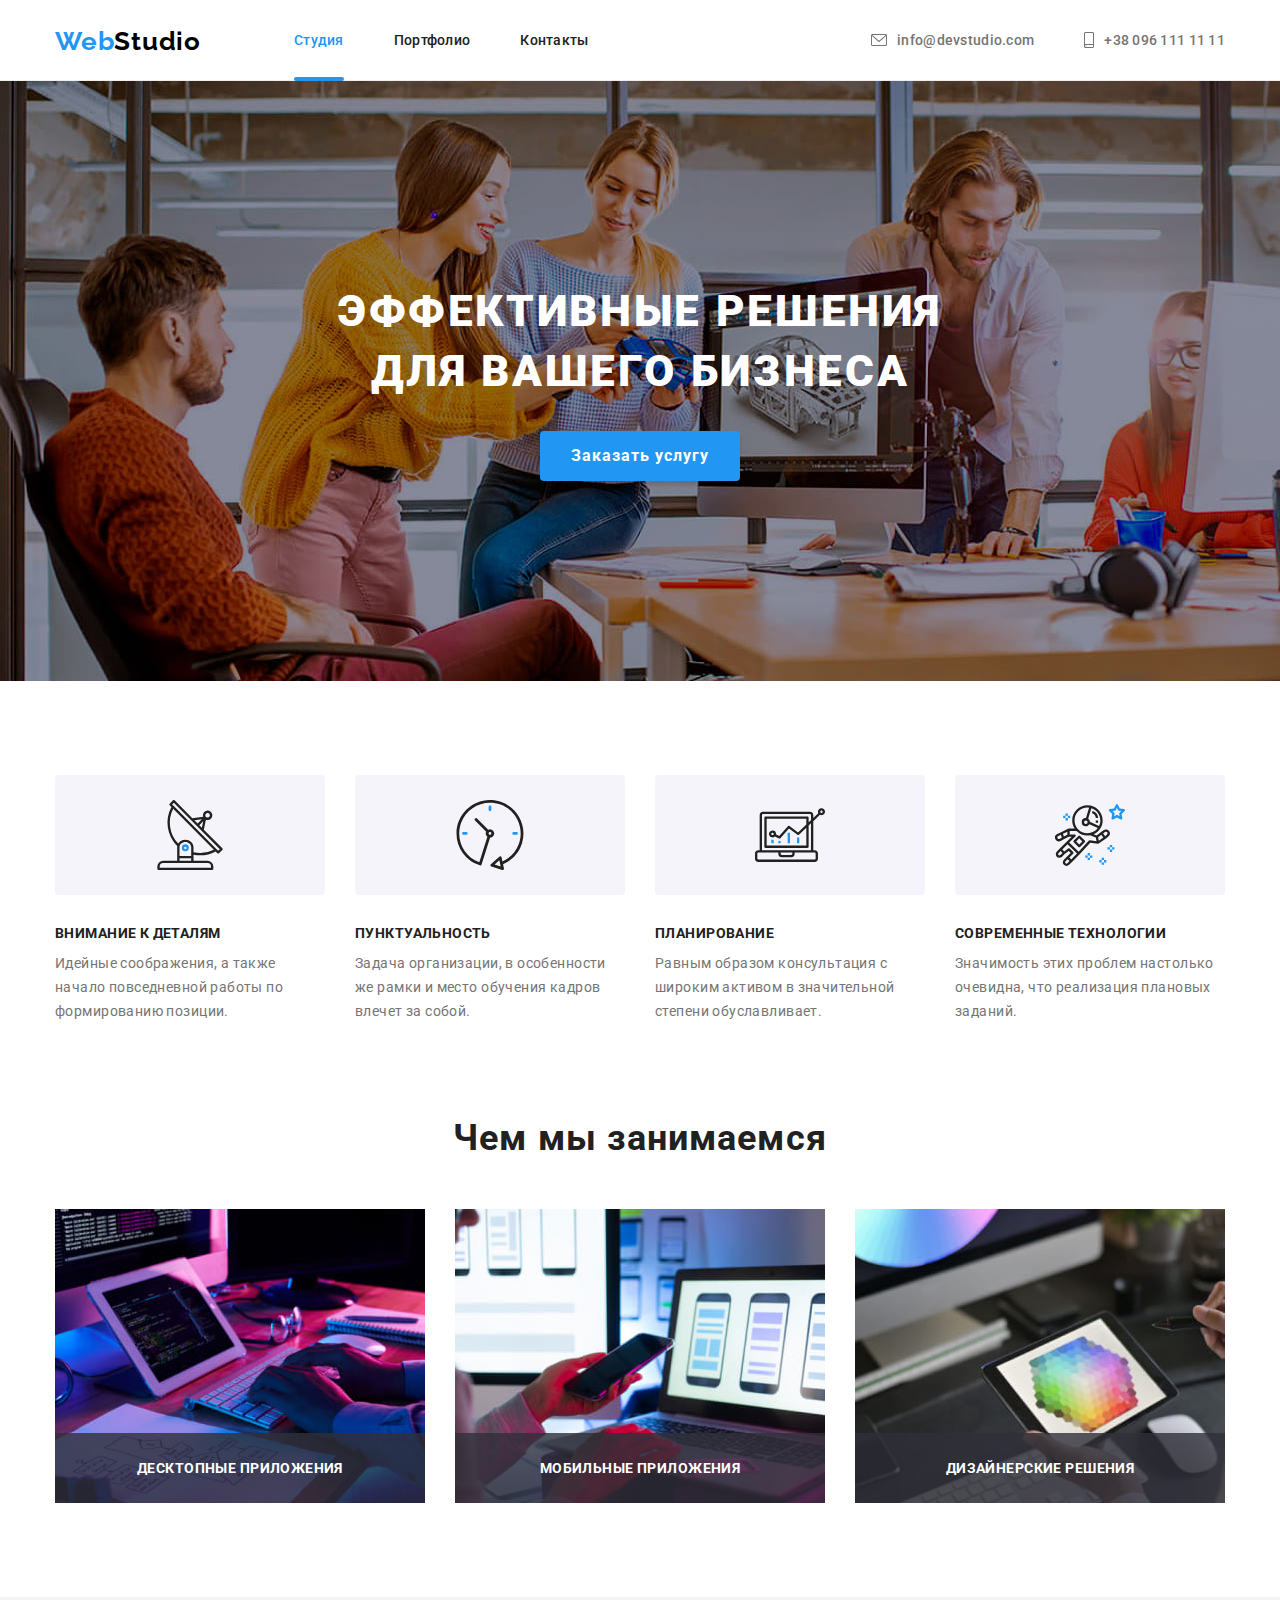
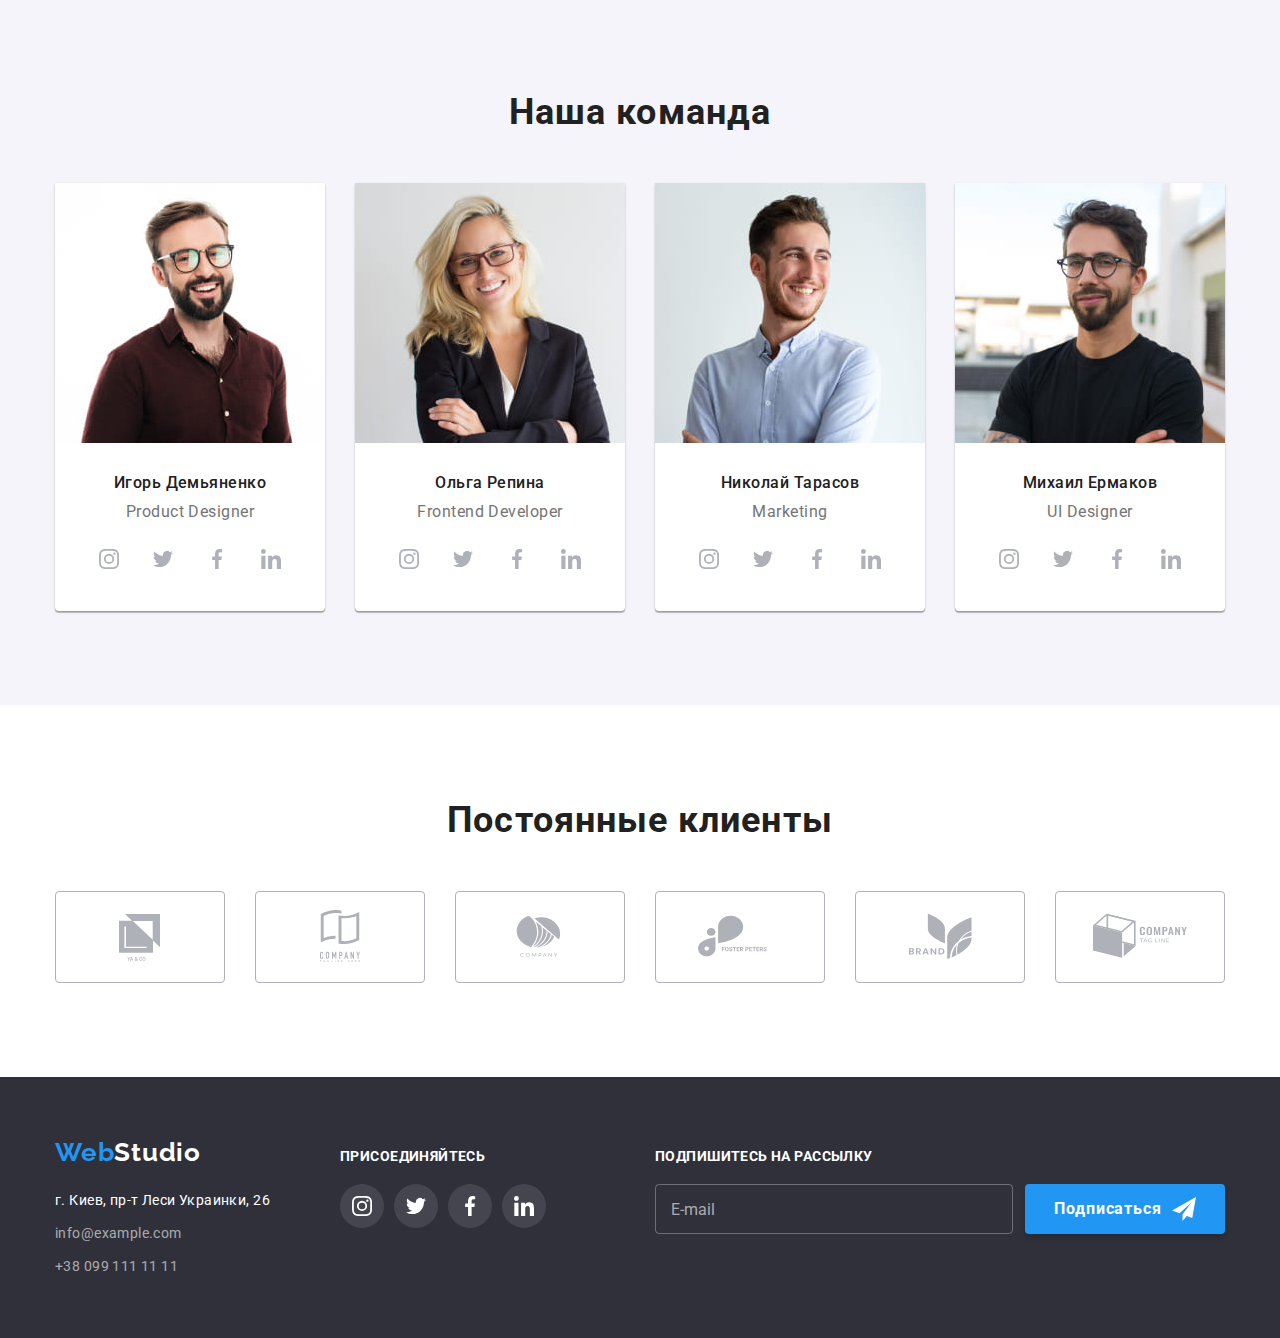
==== commit 339fe3c5: "Adaptive layout" ====
--- a/index.html
+++ b/index.html
@@ -23,30 +23,29 @@
         </ul>
         </nav>
         <ul class="list contacts">
-            <li>
+            <li class="contacts__item">
                 <a class="link contacts__link" href="mailto:info@devstudio.com">
-                <svg class="contacts__icon" width="16" height="12">
+                <svg class="contacts__icon contacts__icon--mail" width="16" height="12">
                     <use href="./images/sprite.svg#icon-mail">
                 </svg>
                 info@devstudio.com</a>
             </li>
             <li>
                 <a class="link contacts__link" href="tel:+380961111111">
-                <svg class="contacts__icon" width="10" height="16">
+                <svg class="contacts__icon contacts__icon--tel" width="10" height="16">
                     <use href="./images/sprite.svg#icon-tel"></svg>
                 +38 096 111 11 11</a>
             </li>
         </ul>
-        <button type="button" class="menu-btn__open">
+        <button type="button" class="menu__open">
             <svg class="menu__icon" width="40" height="40">
                 <use href="./images/sprite.svg#icon-menu"></use>
             </svg>
             </button>
         </div>
         <div class="menu is-hidden">
-            <div class="menu-container">
-            <div class="menu-container__top">
-                <button type="button" class="menu-btn__close">
+            <div class="menu__top">
+                <button type="button" class="menu__close">
                 <svg class="menu__icon" width="40" height="40">
                     <use href="./images/sprite.svg#icon-cross"></use>
                 </svg>
@@ -54,67 +53,67 @@
                 <nav class="menu__nav">
                 <ul class="menu__list list">
                     <li class="menu__item">
-                    <a href="./index.html" class="menu__link--current">Студия</a>
+                    <a href="./index.html" class="link menu__link--current">Студия</a>
                     </li>
                     <li class="menu__item">
-                    <a href="./portfolio.html" class="menu__link">Портфолио</a>
+                    <a href="./portfolio.html" class="link menu__link">Портфолио</a>
                     </li>
                     <li class="menu__item">
-                    <a href="" class="menu__link">Контакты</a>
+                    <a href="#" class="link menu__link">Контакты</a>
                     </li>
                 </ul>
                 </nav>
             </div>
-            <div class="menu-container__bottom">
-                <ul class="menu-connect__list list">
-                    <li class="menu-connect__tel">
-                    <a href="tel:+380961111111" class="tel__link"
+            <div class="menu__bottom">
+                <ul class="menu__list list">
+                    <li class="menu__item">
+                    <a href="tel:+380961111111" class="link menu__tel"
                         >+38 096 111 11 11</a
                     >
                     </li>
-                    <li class="menu-connect__mail">
-                    <a href="mailto:info@devstudio.com" class="mail__link"
+                    <li class="menu__item">
+                    <a href="mailto:info@devstudio.com" class="link menu__mail"
                         >info@devstudio.com</a
                     >
                     </li>
                 </ul>
-                <ul class="menu-soc__list list">
-                <li class="menu-soc__item">
-                    <a
-                    href=""
-                    target="_blank"
-                    rel="noopener noreferrer nofollow"
-                    class="menu-soc__link"
-                    >Instagram</a
-                    >
-                </li>
-                <li class="menu-soc__item">
-                    <a
-                    href=""
-                    target="_blank"
-                    rel="noopener noreferrer nofollow"
-                    class="menu-soc__link"
-                    >Twitter</a
-                    >
-                </li>
-                <li class="menu-soc__item">
-                    <a
-                    href=""
-                    target="_blank"
-                    rel="noopener noreferrer nofollow"
-                    class="menu-soc__link"
-                    >Facebook</a
-                    >
-                </li>
-                <li class="menu-soc__item">
-                    <a
-                    href=""
-                    target="_blank"
-                    rel="noopener noreferrer nofollow"
-                    class="menu-soc__link"
-                    >LinkedIn</a
-                    >
-                </li>
+                <ul class="menu__socials list">
+                    <li class="menu__social">
+                        <a
+                        href=""
+                        target="_blank"
+                        rel="noopener noreferrer nofollow"
+                        class="menu__soc link"
+                        >Instagram</a
+                        >
+                    </li>
+                    <li class="menu__social">
+                        <a
+                        href=""
+                        target="_blank"
+                        rel="noopener noreferrer nofollow"
+                        class="menu__soc link" 
+                        >Twitter</a
+                        >
+                    </li>
+                    <li class="menu__social">
+                        <a
+                        href=""
+                        target="_blank"
+                        rel="noopener noreferrer nofollow"
+                        class="menu__soc link"
+                        >Facebook</a
+                        >
+                    </li>
+                    <li class="menu__social">
+                        <a
+                        href=""
+                        target="_blank"
+                        rel="noopener noreferrer nofollow"
+                        class="menu__soc link"
+                        >LinkedIn</a
+                        >
+                    </li>
                 </ul>
             </div>
         </div>
@@ -423,60 +422,63 @@
     </main>
     <footer>
     <div class="container page-footer">
-        <div>
-        <a href="./index.html" lang="en" class="link logo"
-            ><span class="logo__part">Web</span>Studio</a
-        >
-        <address>
-            <ul class="address list">
-            <li>
-                <a href="https://goo.gl/maps/jvZkEeuZgT2ocz416"
-                rel="noopener nofollow noreferrer"
-                class="link address__location">г. Киев, пр-т Леси Украинки, 26</a
+        <div class="page-footer__tab">
+            <div>
+                <a href="./index.html" lang="en" class="link logo"
+                    ><span class="logo__part">Web</span>Studio</a
                 >
-            </li>
-            <li class="address__item">
-                <a href="mailto:info@example.com" class="link address__contacts"                >info@example.com</a>
-            </li>
-            <li class="address__item">
-                <a href="tel:+380991111111" class="link address__contacts">+38 099 111 11 11</a>
-            </li>
-            </ul>
-        </address>
-        </div>
-        <div class="footer__div">
-        <strong class="page-footer__heading">присоединяйтесь</strong>
-        <ul class="list social">
-            <li>
-            <a href="#" class="link social__link">
-                <svg width="20" height="20">
-                <use href="./images/sprite.svg#icon-instagram" />
-                </svg>
-            </a>
-            </li>
-            <li>
-            <a href="#" class="link social__link">
-                <svg width="20" height="20">
-                <use href="./images/sprite.svg#icon-twitter" />
-                </svg>
-            </a>
-            </li>
-            <li>
-            <a href="#" class="link social__link">
-                <svg width="20" height="20">
-                <use href="./images/sprite.svg#icon-facebook" />
-                </svg>
-            </a>
-            </li>
-            <li>
-            <a href="#" class="link social__link">
-                <svg width="20" height="20">
-                <use href="./images/sprite.svg#icon-linkedin" />
-                </svg>
-            </a>
-            </li>
-        </ul>
-        </div>
+                <address>
+                    <ul class="address list">
+                    <li>
+                        <a href="https://goo.gl/maps/jvZkEeuZgT2ocz416"
+                        rel="noopener nofollow noreferrer"
+                        class="link address__location">г. Киев, пр-т Леси Украинки, 26</a
+                        >
+                    </li>
+                    <li class="address__item">
+                        <a href="mailto:info@example.com" class="link address__contacts"                >info@example.com</a>
+                    </li>
+                    <li class="address__item">
+                        <a href="tel:+380991111111" class="link address__contacts">+38 099 111 11 11</a>
+                    </li>
+                    </ul>
+                </address>
+            </div>
+            <div class="footer__div">
+                <strong class="page-footer__heading">присоединяйтесь</strong>
+                <ul class="list social">
+                    <li>
+                    <a href="#" class="link social__link">
+                        <svg width="20" height="20">
+                        <use href="./images/sprite.svg#icon-instagram" />
+                        </svg>
+                    </a>
+                    </li>
+                    <li>
+                    <a href="#" class="link social__link">
+                        <svg width="20" height="20">
+                        <use href="./images/sprite.svg#icon-twitter" />
+                        </svg>
+                    </a>
+                    </li>
+                    <li>
+                    <a href="#" class="link social__link">
+                        <svg width="20" height="20">
+                        <use href="./images/sprite.svg#icon-facebook" />
+                        </svg>
+                    </a>
+                    </li>
+                    <li>
+                    <a href="#" class="link social__link">
+                        <svg width="20" height="20">
+                        <use href="./images/sprite.svg#icon-linkedin" />
+                        </svg>
+                    </a>
+                    </li>
+                </ul>
+            </div>
+        </div>
+        
         <div class="footer__div footer__div--alignment">
         <strong class="page-footer__heading">подпишитесь на рассылку</strong>
         <form class="send">
@@ -558,5 +560,6 @@
     </div>
     </div>
     <script src="./modal.js"></script>
+    <script src="./menu.js"></script>
 </body>
 </html>
--- a/css/main.min.css
+++ b/css/main.min.css
@@ -1 +1 @@
-/*! modern-normalize v1.1.0 | MIT License | https://github.com/sindresorhus/modern-normalize */*,::before,::after{-webkit-box-sizing:border-box;box-sizing:border-box}html{line-height:1.15;-webkit-text-size-adjust:100%;-moz-tab-size:4;-o-tab-size:4;tab-size:4}body{margin:0;font-family:system-ui,-apple-system,"Segoe UI",Roboto,Helvetica,Arial,sans-serif,"Apple Color Emoji","Segoe UI Emoji"}hr{height:0;color:inherit}abbr[title]{-webkit-text-decoration:underline dotted;text-decoration:underline dotted}b,strong{font-weight:bolder}code,kbd,samp,pre{font-family:ui-monospace,SFMono-Regular,Consolas,"Liberation Mono",Menlo,monospace;font-size:1em}small{font-size:80%}sub,sup{font-size:75%;line-height:0;position:relative;vertical-align:baseline}sub{bottom:-0.25em}sup{top:-0.5em}table{text-indent:0;border-color:inherit}button,input,optgroup,select,textarea{font-family:inherit;font-size:100%;line-height:1.15;margin:0}button,select{text-transform:none}button,[type=button],[type=reset],[type=submit]{-webkit-appearance:button}::-moz-focus-inner{border-style:none;padding:0}:-moz-focusring{outline:1px dotted ButtonText}:-moz-ui-invalid{box-shadow:none}legend{padding:0}progress{vertical-align:baseline}::-webkit-inner-spin-button,::-webkit-outer-spin-button{height:auto}[type=search]{-webkit-appearance:textfield;outline-offset:-2px}::-webkit-search-decoration{-webkit-appearance:none}::-webkit-file-upload-button{-webkit-appearance:button;font:inherit}summary{display:list-item}p,h1,h2,h3,h4,h5,h6{margin:0}ul,ol{margin:0;padding-left:0}img{display:block;max-width:100%;height:auto}.container{margin:0 auto;padding:0 15px}@media screen and (min-width: 1200px){.container{width:1200px}}.section{padding-top:60px;padding-bottom:60px}@media screen and (min-width: 1200px){.section{padding-top:94px;padding-bottom:94px}}.link{text-decoration:none;color:inherit;-webkit-transition:color 250ms cubic-bezier(0.4, 0, 0.2, 1);transition:color 250ms cubic-bezier(0.4, 0, 0.2, 1)}.link:hover,.link:focus{color:#2196f3}.list{list-style-type:none}.no-padding{padding-top:0}@media screen and (max-width: 1199px){.no-padding{display:none}}.is-hidden{opacity:0;pointer-events:none;visibility:hidden}.no-scroll{overflow:hidden}.visually-hidden{position:absolute;width:1px;height:1px;margin:-1px;border:0;padding:0;white-space:nowrap;-webkit-clip-path:inset(100%);clip-path:inset(100%);clip:rect(0 0 0 0);overflow:hidden}.logo{color:#000;font-family:"Raleway";font-weight:700;font-size:24px;line-height:28px;padding:16px 0;-webkit-transition-property:color;transition-property:color;-webkit-transition-duration:250ms;transition-duration:250ms;-webkit-transition-timing-function:cubic-bezier(0.4, 0, 0.2, 1);transition-timing-function:cubic-bezier(0.4, 0, 0.2, 1)}@media screen and (min-width: 768px){.logo{padding:26px 0}}.page-footer .logo{color:#fff}.logo:hover,.logo:focus{color:#2196f3}.logo__part{color:#2196f3}.is-hidden{opacity:0;pointer-events:none;visibility:hidden}.menu{position:fixed;z-index:2;width:100vw;height:100vh;background-color:#fff;top:0;padding-top:10px;padding-bottom:48px;-webkit-transform:translate(0) scale(1);transform:translate(0) scale(1);opacity:1;-webkit-transition-property:-webkit-transform;transition-property:-webkit-transform;transition-property:transform;transition-property:transform, -webkit-transform;-webkit-transition-duration:250ms;transition-duration:250ms;-webkit-transition-timing-function:cubic-bezier(0.4, 0, 0.2, 1);transition-timing-function:cubic-bezier(0.4, 0, 0.2, 1)}.menu>.menu-container{display:-webkit-box;display:-ms-flexbox;display:flex;-webkit-box-pack:justify;-ms-flex-pack:justify;justify-content:space-between;-webkit-box-orient:vertical;-webkit-box-direction:normal;-ms-flex-direction:column;flex-direction:column;height:100%;overflow:auto}@media screen and (min-width: 768px){.menu{display:none}}.menu-container{width:100%;margin:0 auto;padding-left:40px;padding-right:15px}@media screen and (min-width: 480px){.menu-container{max-width:480px}}.menu-btn__open{border:none;background-color:rgba(0,0,0,0);padding:10px 0;-webkit-transition-property:fill;transition-property:fill;-webkit-transition-duration:250ms;transition-duration:250ms;-webkit-transition-timing-function:cubic-bezier(0.4, 0, 0.2, 1);transition-timing-function:cubic-bezier(0.4, 0, 0.2, 1)}.menu-btn__open:hover,.menu-btn__open:focus{fill:#2196f3}@media screen and (min-width: 768px){.menu-btn__open{display:none}}.menu__icon{color:#000}.menu-btn__close{display:block;border:none;background-color:rgba(0,0,0,0);padding:10px 0;-webkit-transition-property:fill;transition-property:fill;-webkit-transition-duration:250ms;transition-duration:250ms;-webkit-transition-timing-function:cubic-bezier(0.4, 0, 0.2, 1);transition-timing-function:cubic-bezier(0.4, 0, 0.2, 1)}.menu-btn__close:hover,.menu-btn__close:focus{fill:#2196f3}.menu__item:not(:last-child){margin-bottom:32px}.menu__link{font-family:inherit;text-align:left;font-weight:500;font-size:30px;line-height:1.13;letter-spacing:.02em;text-transform:none;-webkit-transition-property:color;transition-property:color;-webkit-transition-duration:250ms;transition-duration:250ms;-webkit-transition-timing-function:cubic-bezier(0.4, 0, 0.2, 1);transition-timing-function:cubic-bezier(0.4, 0, 0.2, 1)}@media screen and (min-width: 480px){.menu__link{font-family:inherit;text-align:left;font-weight:500;font-size:40px;line-height:1.18;letter-spacing:.02em;text-transform:none}}.menu__link:hover,.menu__link:focus,.menu__link--current{color:#2196f3}.menu-connect__tel{margin-bottom:32px}.button{display:block;margin:0 auto;width:200px;height:50px;color:#fff;background-color:#2196f3;cursor:pointer;border:none;-webkit-box-shadow:0px 4px 4px rgba(0,0,0,.15);box-shadow:0px 4px 4px rgba(0,0,0,.15);border-radius:4px;font-family:inherit;text-align:center;font-weight:700;font-size:16px;line-height:30px;letter-spacing:.06em;text-transform:none;-webkit-transition-property:background-color;transition-property:background-color;-webkit-transition-duration:250ms;transition-duration:250ms;-webkit-transition-timing-function:cubic-bezier(0.4, 0, 0.2, 1);transition-timing-function:cubic-bezier(0.4, 0, 0.2, 1)}.button:hover,.button:focus{background-color:#188ce8}.send .button{fill:currentColor;gap:10px}.section__heading{font-family:inherit;text-align:center;font-weight:700;font-size:28px;line-height:33px;letter-spacing:.03em;text-transform:none;margin-bottom:30px}.social{display:-webkit-box;display:-ms-flexbox;display:flex;-webkit-box-pack:center;-ms-flex-pack:center;justify-content:center;-webkit-box-align:center;-ms-flex-align:center;align-items:center;gap:10px}.social__link{display:-webkit-box;display:-ms-flexbox;display:flex;-webkit-box-pack:center;-ms-flex-pack:center;justify-content:center;-webkit-box-align:center;-ms-flex-align:center;align-items:center;width:44px;height:44px;background-color:inherit;border-radius:50%;-webkit-transition-property:background-color;transition-property:background-color;-webkit-transition-duration:250ms;transition-duration:250ms;-webkit-transition-timing-function:cubic-bezier(0.4, 0, 0.2, 1);transition-timing-function:cubic-bezier(0.4, 0, 0.2, 1)}.footer__div .social__link{background-color:rgba(255,255,255,.1);fill:#fff}.social__link:hover,.social__link:focus{background-color:#2196f3}.social__icon{fill:#afb1b8;-webkit-transition-property:fill;transition-property:fill;-webkit-transition-duration:250ms;transition-duration:250ms;-webkit-transition-timing-function:cubic-bezier(0.4, 0, 0.2, 1);transition-timing-function:cubic-bezier(0.4, 0, 0.2, 1)}.social__link:hover .social__icon,.social__link:focus .social__icon{fill:#fff}.close{position:absolute;top:8px;right:8px;width:30px;height:30px;border:1px solid rgba(0,0,0,.1);border-radius:50%;background:#fff;cursor:pointer}.close__icon{fill:#000;-webkit-transition-property:fill;transition-property:fill;-webkit-transition-duration:250ms;transition-duration:250ms;-webkit-transition-timing-function:cubic-bezier(0.4, 0, 0.2, 1);transition-timing-function:cubic-bezier(0.4, 0, 0.2, 1)}.close:hover .close__icon,.close:focus .close__icon{fill:#2196f3}.send__email{width:100%;height:50px;padding:16px 15px;margin-bottom:20px;background-color:inherit;border:1px solid rgba(255,255,255,.3);border-radius:4px;color:#fff;cursor:pointer;-webkit-transition-property:border-color;transition-property:border-color;-webkit-transition-duration:250ms;transition-duration:250ms;-webkit-transition-timing-function:cubic-bezier(0.4, 0, 0.2, 1);transition-timing-function:cubic-bezier(0.4, 0, 0.2, 1)}.send__email:hover,.send__email:focus{outline:none;border-color:#2196f3}.send__email::-webkit-input-placeholder{color:rgba(255,255,255,.6)}.send__email::-moz-placeholder{color:rgba(255,255,255,.6)}.send__email:-ms-input-placeholder{color:rgba(255,255,255,.6)}.send__email::-ms-input-placeholder{color:rgba(255,255,255,.6)}.send__email::placeholder{color:rgba(255,255,255,.6)}.product{display:block;-webkit-transition-property:-webkit-box-shadow;transition-property:-webkit-box-shadow;transition-property:box-shadow;transition-property:box-shadow, -webkit-box-shadow;-webkit-transition-duration:250ms;transition-duration:250ms;-webkit-transition-timing-function:cubic-bezier(0.4, 0, 0.2, 1);transition-timing-function:cubic-bezier(0.4, 0, 0.2, 1)}.product:hover,.product:focus{-webkit-box-shadow:0px 1px 1px rgba(0,0,0,.12),0px 4px 4px rgba(0,0,0,.06),1px 4px 6px rgba(0,0,0,.16);box-shadow:0px 1px 1px rgba(0,0,0,.12),0px 4px 4px rgba(0,0,0,.06),1px 4px 6px rgba(0,0,0,.16)}.product__descr{padding:20px 24px;border:1px solid #eee;background-color:#fff;border-top:none}.product__overlay{position:relative;overflow:hidden;width:100%;height:100%}.product__text{width:100%;height:100%;position:absolute;bottom:0;padding:77px 24px;font-family:inherit;text-align:left;font-weight:400;font-size:18px;line-height:28px;letter-spacing:.03em;text-transform:none;color:#fff;background-color:rgba(33,150,243,.9);-webkit-transform:translateY(101%);transform:translateY(101%);-webkit-transition-property:-webkit-transform;transition-property:-webkit-transform;transition-property:transform;transition-property:transform, -webkit-transform;-webkit-transition-duration:250ms;transition-duration:250ms;-webkit-transition-timing-function:cubic-bezier(0.4, 0, 0.2, 1);transition-timing-function:cubic-bezier(0.4, 0, 0.2, 1)}@media screen and (min-width: 768px){.product__text{padding:63px 24px 77px}}@media screen and (min-width: 1200px){.product__text{padding:63px 24px}}.product:hover .product__text,.product:focus .product__text{-webkit-transform:translateY(0);transform:translateY(0)}.product__name{margin-bottom:4px;font-family:inherit;text-align:left;font-weight:700;font-size:18px;line-height:36px;letter-spacing:.06em;text-transform:none;color:#212121}.product__title{font-family:inherit;text-align:left;font-weight:400;font-size:16px;line-height:30px;letter-spacing:.03em;text-transform:none;color:#757575}body{font-family:"Roboto","Raleway",sans-serif;color:#212121}header{position:relative;border-bottom:1px solid #eee}@media screen and (max-width: 1199px){.page-header{display:-webkit-box;display:-ms-flexbox;display:flex;-webkit-box-pack:justify;-ms-flex-pack:justify;justify-content:space-between;-webkit-box-align:center;-ms-flex-align:center;align-items:center}}@media screen and (max-width: 767px){.nav{display:none}}.nav__list{display:-webkit-box;display:-ms-flexbox;display:flex;-webkit-box-pack:center;-ms-flex-pack:center;justify-content:center;-webkit-box-align:center;-ms-flex-align:center;align-items:center;gap:50px}.nav__link{font-family:inherit;text-align:left;font-weight:500;font-size:14px;line-height:16px;letter-spacing:.02em;text-transform:none;padding:32px 0;color:inherit}.nav__link--current{color:#2196f3}@media screen and (min-width: 768px){.nav__link{position:relative;display:block}.nav__link::after{display:block;width:100%;height:4px;position:absolute;bottom:-1px;content:"";background-color:#2196f3;border-radius:2px;opacity:0;-webkit-transform:scaleX(0);transform:scaleX(0);-webkit-transition-property:opacity;transition-property:opacity;-webkit-transition-duration:250ms;transition-duration:250ms;-webkit-transition-timing-function:cubic-bezier(0.4, 0, 0.2, 1);transition-timing-function:cubic-bezier(0.4, 0, 0.2, 1);-webkit-transition-property:-webkit-transform;transition-property:-webkit-transform;transition-property:transform;transition-property:transform, -webkit-transform;transition-duration:250ms;transition-timing-function:cubic-bezier(0.4, 0, 0.2, 1)}.nav__link:hover::after{opacity:1;-webkit-transform:scaleX(1);transform:scaleX(1)}.nav__link--current{color:#2196f3}.nav__link--current::after{position:absolute;bottom:-1px;content:"";display:block;width:100%;height:4px;background-color:#2196f3;border-radius:2px;opacity:1;-webkit-transform:scaleX(1);transform:scaleX(1)}}@media screen and (max-width: 767px){.contacts{display:none}}.contacts__link{padding:5px 0;font-family:inherit;text-align:left;font-weight:500;font-size:12px;line-height:14px;letter-spacing:.02em;text-transform:none;color:#757575}@media screen and (min-width: 1200px){.contacts__link{display:-webkit-box;display:-ms-flexbox;display:flex;-webkit-box-pack:justify;-ms-flex-pack:justify;justify-content:space-between;-webkit-box-align:center;-ms-flex-align:center;align-items:center;font-family:inherit;text-align:left;font-weight:500;font-size:14px;line-height:16px;letter-spacing:.02em;text-transform:none}}.contacts__icon{margin-right:8px;fill:currentColor;-webkit-transition-property:fill;transition-property:fill;-webkit-transition-duration:250ms;transition-duration:250ms;-webkit-transition-timing-function:cubic-bezier(0.4, 0, 0.2, 1);transition-timing-function:cubic-bezier(0.4, 0, 0.2, 1)}.contacts__icon:hover,.contacts__icon:focus{fill:currentColor}@media screen and (min-width: 1200px){.contacts__icon{margin-right:10px}}.hero{max-width:100%;padding:118px 0;margin-left:auto;margin-right:auto;text-align:center;background-color:#2f303a;background-image:-webkit-gradient(linear, left top, left bottom, from(rgba(47, 48, 58, 0.4)), to(rgba(47, 48, 58, 0.4))),url(../images/hero-mob.jpg);background-image:linear-gradient(rgba(47, 48, 58, 0.4), rgba(47, 48, 58, 0.4)),url(../images/hero-mob.jpg);background-size:cover}@media screen and (-webkit-min-device-pixel-ratio: 2), screen and (min-resolution: 2dppx){.hero{background-image:url(../images/hero-mob2x.jpg)}}@media screen and (min-width: 480px){.hero{background-image:url(../images/hero-tab.jpg)}}@media screen and (min-width: 480px)and (-webkit-min-device-pixel-ratio: 2), screen and (min-width: 480px)and (min-resolution: 2dppx){.hero{background-image:url(../images/hero-tab2x.jpg)}}@media screen and (min-width: 768px){.hero{background-image:url(../images/hero-top.jpg)}}@media screen and (min-width: 768px)and (-webkit-min-device-pixel-ratio: 2), screen and (min-width: 768px)and (min-resolution: 2dppx){.hero{background-image:url(../images/hero-top2x.jpg)}}@media screen and (min-width: 768px){.hero .container{padding:0;width:360px}}@media screen and (min-width: 1200px){.hero .container{width:696px}}.hero__header{margin-bottom:30px;font-family:inherit;text-align:center;font-weight:900;font-size:26px;line-height:42px;letter-spacing:.06em;text-transform:uppercase;color:#fff}@media screen and (min-width: 1200px){.hero__header{font-family:inherit;text-align:center;font-weight:900;font-size:44px;line-height:60px;letter-spacing:.06em;text-transform:uppercase}}.features__box{display:-webkit-box;display:-ms-flexbox;display:flex;-webkit-box-pack:center;-ms-flex-pack:center;justify-content:center;-webkit-box-align:center;-ms-flex-align:center;align-items:center;width:100%;height:120px;margin-bottom:30px;background-color:#f5f4fa;border-radius:4px}.features__title{margin-bottom:10px;font-family:inherit;text-align:center;font-weight:700;font-size:14px;line-height:16px;letter-spacing:.03em;text-transform:uppercase}.features__descr{font-family:inherit;text-align:left;font-weight:400;font-size:14px;line-height:24px;letter-spacing:.03em;text-transform:none;color:#757575}.employments__title{color:#fff;background-color:rgba(47,48,58,.8)}.team{background-color:#f5f4fa}@media screen and (min-width: 480px){.team__list{max-width:450px;margin:0 auto}}.team__card{-webkit-box-shadow:0px 1px 3px rgba(0,0,0,.12),0px 1px 1px rgba(0,0,0,.14),0px 2px 1px rgba(0,0,0,.2);box-shadow:0px 1px 3px rgba(0,0,0,.12),0px 1px 1px rgba(0,0,0,.14),0px 2px 1px rgba(0,0,0,.2);border-radius:0px 0px 4px 4px;background-color:#fff}@media screen and (max-width: 767px){.team__card{max-width:450px}.team__card:not(:last-child){margin-bottom:30px}}.team__image{text-align:center}.team__descr{padding:30px 0}.team__name{margin-bottom:10px;font-family:inherit;text-align:center;font-weight:500;font-size:16px;line-height:19px;letter-spacing:.03em;text-transform:none}.team__post{margin-bottom:16px;font-family:inherit;text-align:center;font-weight:400;font-size:16px;line-height:19px;letter-spacing:.03em;text-transform:none;color:#757575}.clients{display:-webkit-box;display:-ms-flexbox;display:flex;-webkit-box-pack:center;-ms-flex-pack:center;justify-content:center;-webkit-box-align:center;-ms-flex-align:center;align-items:center;-ms-flex-wrap:wrap;flex-wrap:wrap;gap:30px}.clients__item{height:92px;-ms-flex-preferred-size:calc((100% - 1 * 30px)/2);flex-basis:calc((100% - 1 * 30px)/2)}.clients__link{width:100%;height:100%;border:1px solid #afb1b8;border-radius:4px;outline:rgba(0,0,0,0);display:-webkit-box;display:-ms-flexbox;display:flex;-webkit-box-pack:center;-ms-flex-pack:center;justify-content:center;-webkit-box-align:center;-ms-flex-align:center;align-items:center;-webkit-transition-property:border-color;transition-property:border-color;-webkit-transition-duration:250ms;transition-duration:250ms;-webkit-transition-timing-function:cubic-bezier(0.4, 0, 0.2, 1);transition-timing-function:cubic-bezier(0.4, 0, 0.2, 1)}.clients__link:hover,.clients__link:focus{border-color:#2196f3}.clients__icon{fill:#afb1b8;-webkit-transition-property:fill;transition-property:fill;-webkit-transition-duration:250ms;transition-duration:250ms;-webkit-transition-timing-function:cubic-bezier(0.4, 0, 0.2, 1);transition-timing-function:cubic-bezier(0.4, 0, 0.2, 1)}.clients__link:hover .clients__icon,.clients__link:focus .clients__icon{fill:currentColor}footer{background-color:#2f303a;padding:60px 0}.page-footer{text-align:center}.footer__div{margin-top:60px}.page-footer__heading{display:inline-block;margin-bottom:20px;font-family:inherit;text-align:center;font-weight:700;font-size:14px;line-height:16px;letter-spacing:.03em;text-transform:uppercase;color:#fff}address{margin-top:20px}.address__location{font-family:inherit;text-align:left;font-weight:400;font-size:14px;line-height:24px;letter-spacing:.03em;text-transform:none;color:#fff;font-style:normal;color:#fff}.address__contacts{font-family:inherit;text-align:left;font-weight:400;font-size:14px;line-height:24px;letter-spacing:.03em;text-transform:none;font-style:normal;color:rgba(255,255,255,.6)}.address__item{margin-top:8px}@media screen and (min-width: 1200px){.address__item{margin-top:9px}}.backdrop{position:fixed;top:0;left:0;width:100%;height:100%;background-color:rgba(0,0,0,.2);opacity:1;-webkit-transition-property:opacity;transition-property:opacity;-webkit-transition-duration:250ms;transition-duration:250ms;-webkit-transition-timing-function:cubic-bezier(0.4, 0, 0.2, 1);transition-timing-function:cubic-bezier(0.4, 0, 0.2, 1)}.backdrop.is-hidden{opacity:0;pointer-events:none}.modal{position:absolute;top:50%;left:50%;width:450px;height:609px;padding:40px;background:#fff;-webkit-box-shadow:0px 1px 3px rgba(0,0,0,.12),0px 1px 1px rgba(0,0,0,.14),0px 2px 1px rgba(0,0,0,.2);box-shadow:0px 1px 3px rgba(0,0,0,.12),0px 1px 1px rgba(0,0,0,.14),0px 2px 1px rgba(0,0,0,.2);border-radius:4px;-webkit-transform:translate(-50%, -50%);transform:translate(-50%, -50%);-webkit-transition-property:-webkit-transform;transition-property:-webkit-transform;transition-property:transform;transition-property:transform, -webkit-transform;-webkit-transition-duration:250ms;transition-duration:250ms;-webkit-transition-timing-function:cubic-bezier(0.4, 0, 0.2, 1);transition-timing-function:cubic-bezier(0.4, 0, 0.2, 1)}@media screen and (max-width: 479px){.modal{width:96%;overflow-y:scroll}}@media screen and (min-width: 1200px){.modal{width:528px;height:581px}}.backdrop.is-hidden .modal{-webkit-transform:translate(-50%, -100%);transform:translate(-50%, -100%)}.modal__form{width:100%}.modal__header{display:inline-block;margin-bottom:12px;font-family:inherit;text-align:center;font-weight:700;font-size:20px;line-height:30px;letter-spacing:.03em;text-transform:none}@media screen and (min-width: 1200px){.modal__header{line-height:23px}}.modal__div{position:relative;margin-bottom:10px}.modal__form .modal__div:nth-child(4){margin-bottom:20px}.modal__input{width:100%;height:40px;padding:0 12px 0 42px;border:1px solid rgba(33,33,33,.2);border-radius:4px;cursor:pointer;font-family:inherit;text-align:left;font-weight:400;font-size:12px;line-height:14px;letter-spacing:.01em;text-transform:none;color:#212121;-webkit-transition-property:border-color;transition-property:border-color;-webkit-transition-duration:250ms;transition-duration:250ms;-webkit-transition-timing-function:cubic-bezier(0.4, 0, 0.2, 1);transition-timing-function:cubic-bezier(0.4, 0, 0.2, 1)}.modal__input::-webkit-input-placeholder{font-family:inherit;text-align:left;font-weight:400;font-size:12px;line-height:14px;letter-spacing:.01em;text-transform:none;color:#212121}.modal__input::-moz-placeholder{font-family:inherit;text-align:left;font-weight:400;font-size:12px;line-height:14px;letter-spacing:.01em;text-transform:none;color:#212121}.modal__input:-ms-input-placeholder{font-family:inherit;text-align:left;font-weight:400;font-size:12px;line-height:14px;letter-spacing:.01em;text-transform:none;color:#212121}.modal__input::-ms-input-placeholder{font-family:inherit;text-align:left;font-weight:400;font-size:12px;line-height:14px;letter-spacing:.01em;text-transform:none;color:#212121}.modal__input::placeholder{font-family:inherit;text-align:left;font-weight:400;font-size:12px;line-height:14px;letter-spacing:.01em;text-transform:none;color:#212121}.modal__input:hover,.modal__input:focus{outline:none;border-color:#2196f3}.modal__label{margin-bottom:4px;font-family:inherit;text-align:left;font-weight:400;font-size:12px;line-height:14px;letter-spacing:.01em;text-transform:none;color:#757575;cursor:pointer}.modal__icon{position:absolute;left:12px;top:50%;fill:#212121;-webkit-transition-property:fill;transition-property:fill;-webkit-transition-duration:250ms;transition-duration:250ms;-webkit-transition-timing-function:cubic-bezier(0.4, 0, 0.2, 1);transition-timing-function:cubic-bezier(0.4, 0, 0.2, 1)}.modal__input:hover+.modal__icon,.modal__input:focus+.modal__icon{fill:#2196f3}.modal__comment{resize:none;width:100%;height:120px;padding:12px 16px;border:1px solid rgba(33,33,33,.2);border-radius:4px;font-family:inherit;text-align:left;font-weight:400;font-size:14px;line-height:14px;letter-spacing:.01em;text-transform:none;-webkit-transition-property:border-color;transition-property:border-color;-webkit-transition-duration:250ms;transition-duration:250ms;-webkit-transition-timing-function:cubic-bezier(0.4, 0, 0.2, 1);transition-timing-function:cubic-bezier(0.4, 0, 0.2, 1)}.modal__comment::-webkit-input-placeholder{font-family:inherit;text-align:left;font-weight:400;font-size:14px;line-height:16px;letter-spacing:.01em;text-transform:none;color:rgba(117,117,117,.5)}.modal__comment::-moz-placeholder{font-family:inherit;text-align:left;font-weight:400;font-size:14px;line-height:16px;letter-spacing:.01em;text-transform:none;color:rgba(117,117,117,.5)}.modal__comment:-ms-input-placeholder{font-family:inherit;text-align:left;font-weight:400;font-size:14px;line-height:16px;letter-spacing:.01em;text-transform:none;color:rgba(117,117,117,.5)}.modal__comment::-ms-input-placeholder{font-family:inherit;text-align:left;font-weight:400;font-size:14px;line-height:16px;letter-spacing:.01em;text-transform:none;color:rgba(117,117,117,.5)}.modal__comment::placeholder{font-family:inherit;text-align:left;font-weight:400;font-size:14px;line-height:16px;letter-spacing:.01em;text-transform:none;color:rgba(117,117,117,.5)}@media screen and (min-width: 1200px){.modal__comment::-webkit-input-placeholder{font-family:inherit;text-align:left;font-weight:400;font-size:12px;line-height:14px;letter-spacing:.01em;text-transform:none}.modal__comment::-moz-placeholder{font-family:inherit;text-align:left;font-weight:400;font-size:12px;line-height:14px;letter-spacing:.01em;text-transform:none}.modal__comment:-ms-input-placeholder{font-family:inherit;text-align:left;font-weight:400;font-size:12px;line-height:14px;letter-spacing:.01em;text-transform:none}.modal__comment::-ms-input-placeholder{font-family:inherit;text-align:left;font-weight:400;font-size:12px;line-height:14px;letter-spacing:.01em;text-transform:none}.modal__comment::placeholder{font-family:inherit;text-align:left;font-weight:400;font-size:12px;line-height:14px;letter-spacing:.01em;text-transform:none}}.modal__comment:hover,.modal__comment:focus{outline:none;border-color:#2196f3}.check{margin-bottom:30px;text-align:center}.check__box{position:absolute;width:1px;height:1px;margin:-1px;border:0;padding:0;white-space:nowrap;-webkit-clip-path:inset(100%);clip-path:inset(100%);clip:rect(0 0 0 0);overflow:hidden}.check__label{width:100%;cursor:pointer;display:-webkit-box;display:-ms-flexbox;display:flex;-webkit-box-pack:center;-ms-flex-pack:center;justify-content:center;-webkit-box-align:center;-ms-flex-align:center;align-items:center;font-family:inherit;text-align:left;font-weight:400;font-size:12px;line-height:1.17;letter-spacing:.03em;text-transform:none;font-style:normal;color:#757575}@media screen and (max-width: 479px){.check__label{-webkit-box-align:start;-ms-flex-align:start;align-items:flex-start;font-size:3.2vw;-ms-flex-wrap:wrap;flex-wrap:wrap}}.check__icon{margin-right:8px;display:inline-block;width:16px;height:15px;background-image:url(../images/nocheck.svg);-webkit-transition-property:background-image;transition-property:background-image;-webkit-transition-duration:250ms;transition-duration:250ms;-webkit-transition-timing-function:cubic-bezier(0.4, 0, 0.2, 1);transition-timing-function:cubic-bezier(0.4, 0, 0.2, 1)}.check__box:focus+.check__icon,.check__box:hover+.check__icon{background-image:url(../images/accent-nochek.svg)}.check__box:checked+.check__icon{background-image:url(../images/check.svg)}.check__box:checked:hover+.check__icon{background-image:url(../images/accent-nochek.svg)}.check__link{color:#2196f3;text-decoration:underline}.filters{display:-webkit-box;display:-ms-flexbox;display:flex;-webkit-box-pack:start;-ms-flex-pack:start;justify-content:start;-webkit-box-align:center;-ms-flex-align:center;align-items:center;-ms-flex-wrap:wrap;flex-wrap:wrap;margin-bottom:30px;gap:8px}.filters__button{padding:6px 22px;cursor:pointer;background-color:#f5f4fa;border-radius:4px;border:none;font-family:inherit;text-align:center;font-weight:500;font-size:16px;line-height:26px;letter-spacing:.03em;text-transform:none;-webkit-transition-property:color;transition-property:color;-webkit-transition-duration:250ms;transition-duration:250ms;-webkit-transition-timing-function:cubic-bezier(0.4, 0, 0.2, 1);transition-timing-function:cubic-bezier(0.4, 0, 0.2, 1);-webkit-transition-property:background-color;transition-property:background-color;transition-duration:250ms;transition-timing-function:cubic-bezier(0.4, 0, 0.2, 1);-webkit-transition-property:-webkit-box-shadow;transition-property:-webkit-box-shadow;transition-property:box-shadow;transition-property:box-shadow, -webkit-box-shadow;transition-duration:250ms;transition-timing-function:cubic-bezier(0.4, 0, 0.2, 1)}.filters__button:focus,.filters__button:hover,.filters__button--current{color:#fff;background-color:#2196f3;-webkit-box-shadow:0px 3px 1px rgba(0,0,0,.1),0px 1px 2px rgba(0,0,0,.08),0px 2px 2px rgba(0,0,0,.12);box-shadow:0px 3px 1px rgba(0,0,0,.1),0px 1px 2px rgba(0,0,0,.08),0px 2px 2px rgba(0,0,0,.12)}@media screen and (min-width: 480px){.projects{max-width:450px;margin:0 auto}}@media screen and (max-width: 767px){.projects__item{max-width:450px}.projects__item:not(:last-child){margin-bottom:30px}}/*# sourceMappingURL=main.min.css.map */+/*! modern-normalize v1.1.0 | MIT License | https://github.com/sindresorhus/modern-normalize */*,::before,::after{-webkit-box-sizing:border-box;box-sizing:border-box}html{line-height:1.15;-webkit-text-size-adjust:100%;-moz-tab-size:4;-o-tab-size:4;tab-size:4}body{margin:0;font-family:system-ui,-apple-system,"Segoe UI",Roboto,Helvetica,Arial,sans-serif,"Apple Color Emoji","Segoe UI Emoji"}hr{height:0;color:inherit}abbr[title]{-webkit-text-decoration:underline dotted;text-decoration:underline dotted}b,strong{font-weight:bolder}code,kbd,samp,pre{font-family:ui-monospace,SFMono-Regular,Consolas,"Liberation Mono",Menlo,monospace;font-size:1em}small{font-size:80%}sub,sup{font-size:75%;line-height:0;position:relative;vertical-align:baseline}sub{bottom:-0.25em}sup{top:-0.5em}table{text-indent:0;border-color:inherit}button,input,optgroup,select,textarea{font-family:inherit;font-size:100%;line-height:1.15;margin:0}button,select{text-transform:none}button,[type=button],[type=reset],[type=submit]{-webkit-appearance:button}::-moz-focus-inner{border-style:none;padding:0}:-moz-focusring{outline:1px dotted ButtonText}:-moz-ui-invalid{box-shadow:none}legend{padding:0}progress{vertical-align:baseline}::-webkit-inner-spin-button,::-webkit-outer-spin-button{height:auto}[type=search]{-webkit-appearance:textfield;outline-offset:-2px}::-webkit-search-decoration{-webkit-appearance:none}::-webkit-file-upload-button{-webkit-appearance:button;font:inherit}summary{display:list-item}p,h1,h2,h3,h4,h5,h6{margin:0}ul,ol{margin:0;padding-left:0}img{display:block;max-width:100%;height:auto}.container{margin:0 auto;padding:0 15px}@media screen and (min-width: 1200px){.container{width:1200px}}.section{padding-top:60px;padding-bottom:60px}@media screen and (min-width: 1200px){.section{padding-top:94px;padding-bottom:94px}}.link{text-decoration:none;color:inherit;-webkit-transition:color 250ms cubic-bezier(0.4, 0, 0.2, 1);transition:color 250ms cubic-bezier(0.4, 0, 0.2, 1)}.link:hover,.link:focus{color:#2196f3}.list{list-style-type:none}.no-padding{padding-top:0}@media screen and (max-width: 1199px){.no-padding{display:none}}.is-hidden{opacity:0;pointer-events:none;visibility:hidden}.no-scroll{overflow:hidden}.visually-hidden{position:absolute;width:1px;height:1px;margin:-1px;border:0;padding:0;white-space:nowrap;-webkit-clip-path:inset(100%);clip-path:inset(100%);clip:rect(0 0 0 0);overflow:hidden}.logo{color:#000;font-family:"Raleway";font-weight:700;font-size:24px;line-height:28px;letter-spacing:.03em;padding:16px 0;-webkit-transition-property:color;transition-property:color;-webkit-transition-duration:250ms;transition-duration:250ms;-webkit-transition-timing-function:cubic-bezier(0.4, 0, 0.2, 1);transition-timing-function:cubic-bezier(0.4, 0, 0.2, 1)}@media screen and (min-width: 1200px){.logo{font-size:26px;line-height:31px;height:80px}}@media screen and (min-width: 768px){.logo{padding:26px 0}}.page-footer .logo{color:#fff}.logo:hover,.logo:focus{color:#2196f3}.logo__part{color:#2196f3}.is-hidden{opacity:0;pointer-events:none;visibility:hidden}.menu{position:fixed;z-index:2;top:0;padding-top:10px;padding-left:40px;padding-bottom:48px;width:100vw;height:100vh;display:-webkit-box;display:-ms-flexbox;display:flex;-webkit-box-pack:justify;-ms-flex-pack:justify;justify-content:space-between;-webkit-box-orient:vertical;-webkit-box-direction:normal;-ms-flex-direction:column;flex-direction:column;background-color:#fff;overflow:auto;-webkit-transform:translate(0) scale(1);transform:translate(0) scale(1);opacity:1;-webkit-transition-property:-webkit-transform;transition-property:-webkit-transform;transition-property:transform;transition-property:transform, -webkit-transform;-webkit-transition-duration:250ms;transition-duration:250ms;-webkit-transition-timing-function:cubic-bezier(0.4, 0, 0.2, 1);transition-timing-function:cubic-bezier(0.4, 0, 0.2, 1)}.menu>.menu-container{display:-webkit-box;display:-ms-flexbox;display:flex;-webkit-box-pack:justify;-ms-flex-pack:justify;justify-content:space-between;-webkit-box-orient:vertical;-webkit-box-direction:normal;-ms-flex-direction:column;flex-direction:column;height:100%;padding-left:0;overflow:auto}@media screen and (min-width: 768px){.menu{display:none}}.menu__open{border:none;background-color:rgba(0,0,0,0);padding:10px 0;cursor:pointer;-webkit-transition-property:fill;transition-property:fill;-webkit-transition-duration:250ms;transition-duration:250ms;-webkit-transition-timing-function:cubic-bezier(0.4, 0, 0.2, 1);transition-timing-function:cubic-bezier(0.4, 0, 0.2, 1)}.menu__open:hover,.menu__open:focus{fill:#2196f3}@media screen and (min-width: 768px){.menu__open{display:none}}.menu__icon{color:#000}.menu__close{display:block;padding:0 15px;margin-left:auto;cursor:pointer;border:none;background-color:rgba(0,0,0,0);-webkit-transition-property:fill;transition-property:fill;-webkit-transition-duration:250ms;transition-duration:250ms;-webkit-transition-timing-function:cubic-bezier(0.4, 0, 0.2, 1);transition-timing-function:cubic-bezier(0.4, 0, 0.2, 1)}.menu__close:hover,.menu__close:focus{fill:#2196f3}.menu__list{margin-bottom:64px}.menu__item:not(:last-child){margin-bottom:32px}.menu__link{font-family:inherit;text-align:left;font-weight:500;font-size:40px;line-height:47px;letter-spacing:.02em;text-transform:none;color:#212121;-webkit-transition-property:color;transition-property:color;-webkit-transition-duration:250ms;transition-duration:250ms;-webkit-transition-timing-function:cubic-bezier(0.4, 0, 0.2, 1);transition-timing-function:cubic-bezier(0.4, 0, 0.2, 1)}.menu__link:hover,.menu__link:focus,.menu__link--current{color:#2196f3;font-family:inherit;text-align:left;font-weight:500;font-size:40px;line-height:47px;letter-spacing:.02em;text-transform:none}.menu__tel{margin-bottom:32px;color:#2196f3;font-family:inherit;text-align:left;font-weight:500;font-size:34px;line-height:40px;letter-spacing:.02em;text-transform:none}.menu__mail{font-family:inherit;text-align:left;font-weight:500;font-size:24px;line-height:28px;letter-spacing:.02em;text-transform:none;color:#757575}.menu__socials{display:-webkit-box;display:-ms-flexbox;display:flex;-webkit-box-pack:left;-ms-flex-pack:left;justify-content:left;-webkit-box-align:center;-ms-flex-align:center;align-items:center;-ms-flex-wrap:wrap;flex-wrap:wrap;font-family:inherit;text-align:left;font-weight:500;font-size:18px;line-height:22px;letter-spacing:.02em;text-transform:none;color:#2196f3}.menu__social:not(:first-child){padding-left:5px}.menu__social:not(:last-child){border-right:1px solid rgba(33,33,33,.2);padding-right:5px}.button{display:block;margin:0 auto;width:200px;height:50px;color:#fff;background-color:#2196f3;cursor:pointer;border:none;-webkit-box-shadow:0px 4px 4px rgba(0,0,0,.15);box-shadow:0px 4px 4px rgba(0,0,0,.15);border-radius:4px;font-family:inherit;text-align:center;font-weight:700;font-size:16px;line-height:30px;letter-spacing:.06em;text-transform:none;-webkit-transition-property:background-color;transition-property:background-color;-webkit-transition-duration:250ms;transition-duration:250ms;-webkit-transition-timing-function:cubic-bezier(0.4, 0, 0.2, 1);transition-timing-function:cubic-bezier(0.4, 0, 0.2, 1)}.button:hover,.button:focus{background-color:#188ce8}.send .button{display:-webkit-box;display:-ms-flexbox;display:flex;-webkit-box-pack:center;-ms-flex-pack:center;justify-content:center;-webkit-box-align:center;-ms-flex-align:center;align-items:center;fill:currentColor;gap:10px}.section__heading{margin-bottom:30px;font-family:inherit;text-align:center;font-weight:700;font-size:28px;line-height:33px;letter-spacing:.03em;text-transform:none}@media screen and (min-width: 1200px){.section__heading{margin-bottom:50px;font-family:inherit;text-align:center;font-weight:700;font-size:36px;line-height:42px;letter-spacing:.03em;text-transform:none}}.social{display:-webkit-box;display:-ms-flexbox;display:flex;-webkit-box-pack:center;-ms-flex-pack:center;justify-content:center;-webkit-box-align:center;-ms-flex-align:center;align-items:center;gap:10px}.social__link{display:-webkit-box;display:-ms-flexbox;display:flex;-webkit-box-pack:center;-ms-flex-pack:center;justify-content:center;-webkit-box-align:center;-ms-flex-align:center;align-items:center;width:44px;height:44px;background-color:inherit;border-radius:50%;-webkit-transition-property:background-color;transition-property:background-color;-webkit-transition-duration:250ms;transition-duration:250ms;-webkit-transition-timing-function:cubic-bezier(0.4, 0, 0.2, 1);transition-timing-function:cubic-bezier(0.4, 0, 0.2, 1)}.footer__div .social__link{background-color:rgba(255,255,255,.1);fill:#fff}.social__link:hover,.social__link:focus{background-color:#2196f3}.social__icon{fill:#afb1b8;-webkit-transition-property:fill;transition-property:fill;-webkit-transition-duration:250ms;transition-duration:250ms;-webkit-transition-timing-function:cubic-bezier(0.4, 0, 0.2, 1);transition-timing-function:cubic-bezier(0.4, 0, 0.2, 1)}.social__link:hover .social__icon,.social__link:focus .social__icon{fill:#fff}.close{position:absolute;top:8px;right:8px;width:30px;height:30px;display:-webkit-box;display:-ms-flexbox;display:flex;-webkit-box-pack:center;-ms-flex-pack:center;justify-content:center;-webkit-box-align:center;-ms-flex-align:center;align-items:center;border:1px solid rgba(0,0,0,.1);border-radius:50%;background:#fff;cursor:pointer}.close__icon{fill:#000;-webkit-transition-property:fill;transition-property:fill;-webkit-transition-duration:250ms;transition-duration:250ms;-webkit-transition-timing-function:cubic-bezier(0.4, 0, 0.2, 1);transition-timing-function:cubic-bezier(0.4, 0, 0.2, 1)}.close:hover .close__icon,.close:focus .close__icon{fill:#2196f3}@media screen and (min-width: 1200px){.send{display:-webkit-box;display:-ms-flexbox;display:flex;-webkit-box-pack:center;-ms-flex-pack:center;justify-content:center;-webkit-box-align:center;-ms-flex-align:center;align-items:center;gap:12px}}.send__email{width:100%;height:50px;padding:16px 15px;margin-bottom:20px;background-color:inherit;border:1px solid rgba(255,255,255,.3);border-radius:4px;color:#fff;cursor:pointer;-webkit-transition-property:border-color;transition-property:border-color;-webkit-transition-duration:250ms;transition-duration:250ms;-webkit-transition-timing-function:cubic-bezier(0.4, 0, 0.2, 1);transition-timing-function:cubic-bezier(0.4, 0, 0.2, 1)}@media screen and (min-width: 768px)and (max-width: 1199px){.send__email{width:450px}}@media screen and (min-width: 1200px){.send__email{width:358px;margin-bottom:0}}.send__email:hover,.send__email:focus{outline:none;border-color:#2196f3}.send__email::-webkit-input-placeholder{color:rgba(255,255,255,.6)}.send__email::-moz-placeholder{color:rgba(255,255,255,.6)}.send__email:-ms-input-placeholder{color:rgba(255,255,255,.6)}.send__email::-ms-input-placeholder{color:rgba(255,255,255,.6)}.send__email::placeholder{color:rgba(255,255,255,.6)}.product{display:-webkit-box;display:-ms-flexbox;display:flex;-webkit-box-orient:vertical;-webkit-box-direction:normal;-ms-flex-direction:column;flex-direction:column;height:100%;-webkit-transition-property:-webkit-box-shadow;transition-property:-webkit-box-shadow;transition-property:box-shadow;transition-property:box-shadow, -webkit-box-shadow;-webkit-transition-duration:250ms;transition-duration:250ms;-webkit-transition-timing-function:cubic-bezier(0.4, 0, 0.2, 1);transition-timing-function:cubic-bezier(0.4, 0, 0.2, 1)}.product:hover,.product:focus{-webkit-box-shadow:0px 1px 1px rgba(0,0,0,.12),0px 4px 4px rgba(0,0,0,.06),1px 4px 6px rgba(0,0,0,.16);box-shadow:0px 1px 1px rgba(0,0,0,.12),0px 4px 4px rgba(0,0,0,.06),1px 4px 6px rgba(0,0,0,.16)}.product__descr{-webkit-box-flex:1;-ms-flex-positive:1;flex-grow:1;padding:20px 24px;border:1px solid #eee;background-color:#fff;border-top:none}.product__overlay{position:relative;overflow:hidden;width:100%}.product__text{width:100%;height:100%;position:absolute;top:0;left:0;padding:77px 24px;font-family:inherit;text-align:left;font-weight:400;font-size:18px;line-height:28px;letter-spacing:.03em;text-transform:none;color:#fff;background-color:rgba(33,150,243,.9);-webkit-transform:translateY(101%);transform:translateY(101%);-webkit-transition-property:-webkit-transform;transition-property:-webkit-transform;transition-property:transform;transition-property:transform, -webkit-transform;-webkit-transition-duration:250ms;transition-duration:250ms;-webkit-transition-timing-function:cubic-bezier(0.4, 0, 0.2, 1);transition-timing-function:cubic-bezier(0.4, 0, 0.2, 1)}@media screen and (min-width: 768px){.product__text{padding:63px 24px 77px}}@media screen and (min-width: 1200px){.product__text{padding:63px 24px}}.product:hover .product__text,.product:focus .product__text{-webkit-transform:translateY(0);transform:translateY(0)}.product__name{margin-bottom:4px;font-family:inherit;text-align:left;font-weight:700;font-size:18px;line-height:36px;letter-spacing:.06em;text-transform:none;color:#212121}.product__title{font-family:inherit;text-align:left;font-weight:400;font-size:16px;line-height:30px;letter-spacing:.03em;text-transform:none;color:#757575}body{font-family:"Roboto","Raleway",sans-serif;color:#212121}header{position:relative;border-bottom:1px solid #eee}@media screen and (max-width: 1199px){.page-header{display:-webkit-box;display:-ms-flexbox;display:flex;-webkit-box-pack:justify;-ms-flex-pack:justify;justify-content:space-between;-webkit-box-align:center;-ms-flex-align:center;align-items:center}}@media screen and (min-width: 1200px){.page-header{display:-webkit-box;display:-ms-flexbox;display:flex;height:80px}}@media screen and (max-width: 767px){.nav{display:none}}@media screen and (min-width: 1200px){.nav{margin-left:93px}}.nav__list{display:-webkit-box;display:-ms-flexbox;display:flex;-webkit-box-pack:center;-ms-flex-pack:center;justify-content:center;-webkit-box-align:center;-ms-flex-align:center;align-items:center;gap:50px}.nav__link{padding:32px 0;font-family:inherit;text-align:left;font-weight:500;font-size:14px;line-height:16px;letter-spacing:.02em;text-transform:none;color:inherit}.nav__link--current{color:#2196f3}@media screen and (min-width: 768px){.nav__link{position:relative;display:block}.nav__link::after{display:block;width:100%;height:4px;position:absolute;bottom:-1px;content:"";background-color:#2196f3;border-radius:2px;opacity:0;-webkit-transform:scaleX(0);transform:scaleX(0);-webkit-transition-property:opacity;transition-property:opacity;-webkit-transition-duration:250ms;transition-duration:250ms;-webkit-transition-timing-function:cubic-bezier(0.4, 0, 0.2, 1);transition-timing-function:cubic-bezier(0.4, 0, 0.2, 1);-webkit-transition-property:-webkit-transform;transition-property:-webkit-transform;transition-property:transform;transition-property:transform, -webkit-transform;transition-duration:250ms;transition-timing-function:cubic-bezier(0.4, 0, 0.2, 1)}.nav__link:hover::after{opacity:1;-webkit-transform:scaleX(1);transform:scaleX(1)}.nav__link--current{color:#2196f3}.nav__link--current::after{position:absolute;bottom:-1px;content:"";display:block;width:100%;height:4px;background-color:#2196f3;border-radius:2px;opacity:1;-webkit-transform:scaleX(1);transform:scaleX(1)}}@media screen and (max-width: 767px){.contacts{display:none}}@media screen and (min-width: 1200px){.contacts{display:-webkit-box;display:-ms-flexbox;display:flex;margin-left:auto;gap:50px}}.contacts__item{margin-bottom:10px}.contacts__link{display:-webkit-box;display:-ms-flexbox;display:flex;-webkit-box-pack:start;-ms-flex-pack:start;justify-content:start;-webkit-box-align:center;-ms-flex-align:center;align-items:center;font-family:inherit;text-align:left;font-weight:500;font-size:12px;line-height:14px;letter-spacing:.02em;text-transform:none;color:#757575}@media screen and (min-width: 1200px){.contacts__link{padding:32px 0;display:-webkit-box;display:-ms-flexbox;display:flex;-webkit-box-pack:justify;-ms-flex-pack:justify;justify-content:space-between;-webkit-box-align:center;-ms-flex-align:center;align-items:center;font-family:inherit;text-align:left;font-weight:500;font-size:14px;line-height:16px;letter-spacing:.02em;text-transform:none}}.contacts__icon{margin-right:8px;fill:currentColor;-webkit-transition-property:fill;transition-property:fill;-webkit-transition-duration:250ms;transition-duration:250ms;-webkit-transition-timing-function:cubic-bezier(0.4, 0, 0.2, 1);transition-timing-function:cubic-bezier(0.4, 0, 0.2, 1)}.contacts__icon:hover,.contacts__icon:focus{fill:currentColor}@media screen and (max-width: 1199px){.contacts__icon--mail{width:14px;height:10px}.contacts__icon--tel{width:10px;height:14px}}@media screen and (min-width: 1200px){.contacts__icon{margin-right:10px}}.hero{max-width:100%;margin-left:auto;margin-right:auto;text-align:center;background-color:#2f303a;background-image:-webkit-gradient(linear, left top, left bottom, from(rgba(47, 48, 58, 0.4)), to(rgba(47, 48, 58, 0.4)));background-image:linear-gradient(rgba(47, 48, 58, 0.4), rgba(47, 48, 58, 0.4));background-size:cover}@media screen and (max-width: 767px){.hero{padding:118px 0;background-image:url(../images/hero-mob.jpg)}}@media screen and (max-width: 767px)and (-webkit-min-device-pixel-ratio: 2), screen and (max-width: 767px)and (min-resolution: 2dppx){.hero{background-image:url(../images/hero-mob2x.jpg)}}@media screen and (min-width: 768px)and (max-width: 1199px){.hero{padding:118px 0;background-image:url(../images/hero-tab.jpg)}}@media screen and (min-width: 768px)and (max-width: 1199px)and (-webkit-min-device-pixel-ratio: 2), screen and (min-width: 768px)and (max-width: 1199px)and (min-resolution: 2dppx){.hero{background-image:url(../images/hero-tab2x.jpg)}}@media screen and (min-width: 1200px){.hero{background-image:url(../images/hero-top.jpg)}}@media screen and (min-width: 1200px)and (-webkit-min-device-pixel-ratio: 2), screen and (min-width: 1200px)and (min-resolution: 2dppx){.hero{background-image:url(../images/hero-top2x.jpg)}}@media screen and (min-width: 768px){.hero .container{padding:0;width:360px}}@media screen and (min-width: 1200px){.hero .container{width:696px;max-width:1600px;padding:106px 0}}.hero__header{margin-bottom:30px;font-family:inherit;text-align:center;font-weight:900;font-size:26px;line-height:42px;letter-spacing:.06em;text-transform:uppercase;color:#fff}@media screen and (min-width: 1200px){.hero__header{font-family:inherit;text-align:center;font-weight:900;font-size:44px;line-height:60px;letter-spacing:.06em;text-transform:uppercase}}@media screen and (min-width: 768px){.features{display:-webkit-box;display:-ms-flexbox;display:flex;-webkit-box-pack:center;-ms-flex-pack:center;justify-content:center;-webkit-box-align:center;-ms-flex-align:center;align-items:center;-ms-flex-wrap:wrap;flex-wrap:wrap;gap:30px}}@media screen and (max-width: 767px){.features__item:not(:last-child){margin-bottom:30px}}@media screen and (min-width: 768px){.features__item{-ms-flex-preferred-size:calc((100% - 1 * 30px)/2);flex-basis:calc((100% - 1 * 30px)/2)}}@media screen and (min-width: 1200px){.features__item{-ms-flex-preferred-size:calc((100% - 3 * 30px)/4);flex-basis:calc((100% - 3 * 30px)/4)}}.features__box{display:-webkit-box;display:-ms-flexbox;display:flex;-webkit-box-pack:center;-ms-flex-pack:center;justify-content:center;-webkit-box-align:center;-ms-flex-align:center;align-items:center;width:100%;height:120px;margin-bottom:30px;background-color:#f5f4fa;border-radius:4px}.features__title{margin-bottom:10px;font-family:inherit;text-align:center;font-weight:700;font-size:14px;line-height:16px;letter-spacing:.03em;text-transform:uppercase}@media screen and (min-width: 768px){.features__title{text-align:left}}.features__descr{font-family:inherit;text-align:left;font-weight:400;font-size:14px;line-height:24px;letter-spacing:.03em;text-transform:none;color:#757575}.employments{display:-webkit-box;display:-ms-flexbox;display:flex;-webkit-box-pack:center;-ms-flex-pack:center;justify-content:center;-webkit-box-align:center;-ms-flex-align:center;align-items:center;gap:30px}.employments__item{position:relative;width:370px}.employments__title{position:absolute;bottom:0;width:100%;height:70px;display:-webkit-box;display:-ms-flexbox;display:flex;-webkit-box-pack:center;-ms-flex-pack:center;justify-content:center;-webkit-box-align:center;-ms-flex-align:center;align-items:center;font-family:inherit;text-align:center;font-weight:700;font-size:14px;line-height:16px;letter-spacing:.03em;text-transform:uppercase;color:#fff;background-color:rgba(47,48,58,.8)}.team{background-color:#f5f4fa}@media screen and (min-width: 480px)and (max-width: 767px){.team__list{max-width:450px;margin:0 auto}}@media screen and (min-width: 768px){.team__list{display:-webkit-box;display:-ms-flexbox;display:flex;-webkit-box-pack:center;-ms-flex-pack:center;justify-content:center;-webkit-box-align:center;-ms-flex-align:center;align-items:center;-ms-flex-wrap:wrap;flex-wrap:wrap;gap:30px}}.team__card{-webkit-box-shadow:0px 1px 3px rgba(0,0,0,.12),0px 1px 1px rgba(0,0,0,.14),0px 2px 1px rgba(0,0,0,.2);box-shadow:0px 1px 3px rgba(0,0,0,.12),0px 1px 1px rgba(0,0,0,.14),0px 2px 1px rgba(0,0,0,.2);border-radius:0px 0px 4px 4px;background-color:#fff}@media screen and (max-width: 767px){.team__card{max-width:450px}.team__card:not(:last-child){margin-bottom:30px}}@media screen and (min-width: 768px)and (max-width: 1199px){.team__card{max-width:354px;-ms-flex-preferred-size:calc((100% - 1 * 30px)/2);flex-basis:calc((100% - 1 * 30px)/2)}}@media screen and (min-width: 1200px){.team__card{max-width:270px}}.team__image{text-align:center}.team__descr{padding:30px 0}.team__name{margin-bottom:10px;font-family:inherit;text-align:center;font-weight:500;font-size:16px;line-height:19px;letter-spacing:.03em;text-transform:none}.team__post{margin-bottom:16px;font-family:inherit;text-align:center;font-weight:400;font-size:16px;line-height:19px;letter-spacing:.03em;text-transform:none;color:#757575}.clients{display:-webkit-box;display:-ms-flexbox;display:flex;-webkit-box-pack:center;-ms-flex-pack:center;justify-content:center;-webkit-box-align:center;-ms-flex-align:center;align-items:center;-ms-flex-wrap:wrap;flex-wrap:wrap;gap:30px}.clients__item{height:92px;-ms-flex-preferred-size:calc((100% - 1 * 30px)/2);flex-basis:calc((100% - 1 * 30px)/2)}@media screen and (min-width: 786px){.clients__item{-ms-flex-preferred-size:calc((100% - 2 * 30px)/3);flex-basis:calc((100% - 2 * 30px)/3)}}@media screen and (min-width: 786px){.clients__item{-ms-flex-preferred-size:calc((100% - 5 * 30px)/6);flex-basis:calc((100% - 5 * 30px)/6)}}.clients__link{width:100%;height:100%;border:1px solid #afb1b8;border-radius:4px;outline:rgba(0,0,0,0);display:-webkit-box;display:-ms-flexbox;display:flex;-webkit-box-pack:center;-ms-flex-pack:center;justify-content:center;-webkit-box-align:center;-ms-flex-align:center;align-items:center;-webkit-transition-property:border-color;transition-property:border-color;-webkit-transition-duration:250ms;transition-duration:250ms;-webkit-transition-timing-function:cubic-bezier(0.4, 0, 0.2, 1);transition-timing-function:cubic-bezier(0.4, 0, 0.2, 1)}.clients__link:hover,.clients__link:focus{border-color:#2196f3}.clients__icon{fill:#afb1b8;-webkit-transition-property:fill;transition-property:fill;-webkit-transition-duration:250ms;transition-duration:250ms;-webkit-transition-timing-function:cubic-bezier(0.4, 0, 0.2, 1);transition-timing-function:cubic-bezier(0.4, 0, 0.2, 1)}.clients__link:hover .clients__icon,.clients__link:focus .clients__icon{fill:currentColor}footer{background-color:#2f303a;padding:60px 0}.page-footer{text-align:center}@media screen and (min-width: 1200px){.page-footer{display:-webkit-box;display:-ms-flexbox;display:flex;-webkit-box-pack:left;-ms-flex-pack:left;justify-content:left;-webkit-box-align:baseline;-ms-flex-align:baseline;align-items:baseline;text-align:left}}@media screen and (min-width: 768px)and (max-width: 1199px){.page-footer__tab{display:-webkit-box;display:-ms-flexbox;display:flex;-webkit-box-pack:center;-ms-flex-pack:center;justify-content:center;-webkit-box-align:baseline;-ms-flex-align:baseline;align-items:baseline;gap:165px;margin-bottom:60px}}@media screen and (min-width: 1200px){.page-footer__tab{display:-webkit-box;display:-ms-flexbox;display:flex;-webkit-box-align:baseline;-ms-flex-align:baseline;align-items:baseline}}@media screen and (max-width: 767px){.footer__div{margin-top:60px}}@media screen and (min-width: 1200px){.footer__div{margin-left:70px}.footer__div--alignment{margin-left:auto}}.page-footer__heading{display:inline-block;margin-bottom:20px;font-family:inherit;text-align:center;font-weight:700;font-size:14px;line-height:16px;letter-spacing:.03em;text-transform:uppercase;color:#fff}address{margin-top:20px}.address__location{font-family:inherit;text-align:left;font-weight:400;font-size:14px;line-height:24px;letter-spacing:.03em;text-transform:none;color:#fff;font-style:normal;color:#fff}.address__contacts{font-family:inherit;text-align:left;font-weight:400;font-size:14px;line-height:24px;letter-spacing:.03em;text-transform:none;font-style:normal;color:rgba(255,255,255,.6)}.address__item{margin-top:8px}@media screen and (min-width: 1200px){.address__item{margin-top:9px}}.backdrop{position:fixed;top:0;left:0;width:100%;height:100%;background-color:rgba(0,0,0,.2);opacity:1;-webkit-transition-property:opacity;transition-property:opacity;-webkit-transition-duration:250ms;transition-duration:250ms;-webkit-transition-timing-function:cubic-bezier(0.4, 0, 0.2, 1);transition-timing-function:cubic-bezier(0.4, 0, 0.2, 1)}.backdrop.is-hidden{opacity:0;pointer-events:none}.modal{position:absolute;top:50%;left:50%;width:450px;height:609px;padding:40px;background:#fff;-webkit-box-shadow:0px 1px 3px rgba(0,0,0,.12),0px 1px 1px rgba(0,0,0,.14),0px 2px 1px rgba(0,0,0,.2);box-shadow:0px 1px 3px rgba(0,0,0,.12),0px 1px 1px rgba(0,0,0,.14),0px 2px 1px rgba(0,0,0,.2);border-radius:4px;-webkit-transform:translate(-50%, -50%);transform:translate(-50%, -50%);-webkit-transition-property:-webkit-transform;transition-property:-webkit-transform;transition-property:transform;transition-property:transform, -webkit-transform;-webkit-transition-duration:250ms;transition-duration:250ms;-webkit-transition-timing-function:cubic-bezier(0.4, 0, 0.2, 1);transition-timing-function:cubic-bezier(0.4, 0, 0.2, 1)}@media screen and (max-width: 479px){.modal{width:96%;overflow-y:scroll}}@media screen and (min-width: 1200px){.modal{width:528px;height:581px}}.backdrop.is-hidden .modal{-webkit-transform:translate(-50%, -100%);transform:translate(-50%, -100%)}.modal__form{width:100%}.modal__header{display:inline-block;margin-bottom:12px;font-family:inherit;text-align:center;font-weight:700;font-size:20px;line-height:30px;letter-spacing:.03em;text-transform:none}@media screen and (min-width: 1200px){.modal__header{line-height:23px}}.modal__div{position:relative;margin-bottom:10px}.modal__form .modal__div:nth-child(4){margin-bottom:20px}.modal__input{width:100%;height:40px;padding:0 12px 0 42px;border:1px solid rgba(33,33,33,.2);border-radius:4px;cursor:pointer;font-family:inherit;text-align:left;font-weight:400;font-size:12px;line-height:14px;letter-spacing:.01em;text-transform:none;color:#212121;-webkit-transition-property:border-color;transition-property:border-color;-webkit-transition-duration:250ms;transition-duration:250ms;-webkit-transition-timing-function:cubic-bezier(0.4, 0, 0.2, 1);transition-timing-function:cubic-bezier(0.4, 0, 0.2, 1)}.modal__input::-webkit-input-placeholder{font-family:inherit;text-align:left;font-weight:400;font-size:12px;line-height:14px;letter-spacing:.01em;text-transform:none;color:#212121}.modal__input::-moz-placeholder{font-family:inherit;text-align:left;font-weight:400;font-size:12px;line-height:14px;letter-spacing:.01em;text-transform:none;color:#212121}.modal__input:-ms-input-placeholder{font-family:inherit;text-align:left;font-weight:400;font-size:12px;line-height:14px;letter-spacing:.01em;text-transform:none;color:#212121}.modal__input::-ms-input-placeholder{font-family:inherit;text-align:left;font-weight:400;font-size:12px;line-height:14px;letter-spacing:.01em;text-transform:none;color:#212121}.modal__input::placeholder{font-family:inherit;text-align:left;font-weight:400;font-size:12px;line-height:14px;letter-spacing:.01em;text-transform:none;color:#212121}.modal__input:hover,.modal__input:focus{outline:none;border-color:#2196f3}.modal__label{margin-bottom:4px;font-family:inherit;text-align:left;font-weight:400;font-size:12px;line-height:14px;letter-spacing:.01em;text-transform:none;color:#757575;cursor:pointer}.modal__icon{position:absolute;left:12px;top:50%;fill:#212121;-webkit-transition-property:fill;transition-property:fill;-webkit-transition-duration:250ms;transition-duration:250ms;-webkit-transition-timing-function:cubic-bezier(0.4, 0, 0.2, 1);transition-timing-function:cubic-bezier(0.4, 0, 0.2, 1)}.modal__input:hover+.modal__icon,.modal__input:focus+.modal__icon{fill:#2196f3}.modal__comment{resize:none;width:100%;height:120px;padding:12px 16px;border:1px solid rgba(33,33,33,.2);border-radius:4px;font-family:inherit;text-align:left;font-weight:400;font-size:14px;line-height:14px;letter-spacing:.01em;text-transform:none;-webkit-transition-property:border-color;transition-property:border-color;-webkit-transition-duration:250ms;transition-duration:250ms;-webkit-transition-timing-function:cubic-bezier(0.4, 0, 0.2, 1);transition-timing-function:cubic-bezier(0.4, 0, 0.2, 1)}.modal__comment::-webkit-input-placeholder{font-family:inherit;text-align:left;font-weight:400;font-size:14px;line-height:16px;letter-spacing:.01em;text-transform:none;color:rgba(117,117,117,.5)}.modal__comment::-moz-placeholder{font-family:inherit;text-align:left;font-weight:400;font-size:14px;line-height:16px;letter-spacing:.01em;text-transform:none;color:rgba(117,117,117,.5)}.modal__comment:-ms-input-placeholder{font-family:inherit;text-align:left;font-weight:400;font-size:14px;line-height:16px;letter-spacing:.01em;text-transform:none;color:rgba(117,117,117,.5)}.modal__comment::-ms-input-placeholder{font-family:inherit;text-align:left;font-weight:400;font-size:14px;line-height:16px;letter-spacing:.01em;text-transform:none;color:rgba(117,117,117,.5)}.modal__comment::placeholder{font-family:inherit;text-align:left;font-weight:400;font-size:14px;line-height:16px;letter-spacing:.01em;text-transform:none;color:rgba(117,117,117,.5)}@media screen and (min-width: 1200px){.modal__comment::-webkit-input-placeholder{font-family:inherit;text-align:left;font-weight:400;font-size:12px;line-height:14px;letter-spacing:.01em;text-transform:none}.modal__comment::-moz-placeholder{font-family:inherit;text-align:left;font-weight:400;font-size:12px;line-height:14px;letter-spacing:.01em;text-transform:none}.modal__comment:-ms-input-placeholder{font-family:inherit;text-align:left;font-weight:400;font-size:12px;line-height:14px;letter-spacing:.01em;text-transform:none}.modal__comment::-ms-input-placeholder{font-family:inherit;text-align:left;font-weight:400;font-size:12px;line-height:14px;letter-spacing:.01em;text-transform:none}.modal__comment::placeholder{font-family:inherit;text-align:left;font-weight:400;font-size:12px;line-height:14px;letter-spacing:.01em;text-transform:none}}.modal__comment:hover,.modal__comment:focus{outline:none;border-color:#2196f3}.check{margin-bottom:30px;text-align:center}.check__box{position:absolute;width:1px;height:1px;margin:-1px;border:0;padding:0;white-space:nowrap;-webkit-clip-path:inset(100%);clip-path:inset(100%);clip:rect(0 0 0 0);overflow:hidden}.check__label{width:100%;cursor:pointer;display:-webkit-box;display:-ms-flexbox;display:flex;-webkit-box-pack:center;-ms-flex-pack:center;justify-content:center;-webkit-box-align:center;-ms-flex-align:center;align-items:center;font-family:inherit;text-align:left;font-weight:400;font-size:12px;line-height:1.17;letter-spacing:.03em;text-transform:none;font-style:normal;color:#757575}@media screen and (max-width: 479px){.check__label{-webkit-box-align:start;-ms-flex-align:start;align-items:flex-start;font-size:3.2vw;-ms-flex-wrap:wrap;flex-wrap:wrap}}@media screen and (min-width: 1200px){.check__label{font-family:inherit;text-align:left;font-weight:400;font-size:14px;line-height:24px;letter-spacing:.03em;text-transform:none}}.check__icon{margin-right:8px;display:inline-block;width:16px;height:15px;background-image:url(../images/nocheck.svg);-webkit-transition-property:background-image;transition-property:background-image;-webkit-transition-duration:250ms;transition-duration:250ms;-webkit-transition-timing-function:cubic-bezier(0.4, 0, 0.2, 1);transition-timing-function:cubic-bezier(0.4, 0, 0.2, 1)}.check__box:focus+.check__icon,.check__box:hover+.check__icon{background-image:url(../images/accent-nochek.svg)}.check__box:checked+.check__icon{background-image:url(../images/check.svg)}.check__box:checked:hover+.check__icon{background-image:url(../images/accent-nochek.svg)}.check__link{color:#2196f3;text-decoration:underline}.filters{display:-webkit-box;display:-ms-flexbox;display:flex;-webkit-box-pack:start;-ms-flex-pack:start;justify-content:start;-webkit-box-align:center;-ms-flex-align:center;align-items:center;-ms-flex-wrap:wrap;flex-wrap:wrap;margin-bottom:30px;gap:8px}@media screen and (min-width: 768px){.filters{-webkit-box-pack:center;-ms-flex-pack:center;justify-content:center}}@media screen and (min-width: 1200px){.filters{margin-bottom:50px}}.filters__button{padding:6px 22px;cursor:pointer;background-color:#f5f4fa;border-radius:4px;border:none;font-family:inherit;text-align:center;font-weight:500;font-size:16px;line-height:26px;letter-spacing:.03em;text-transform:none;-webkit-transition-property:color;transition-property:color;-webkit-transition-duration:250ms;transition-duration:250ms;-webkit-transition-timing-function:cubic-bezier(0.4, 0, 0.2, 1);transition-timing-function:cubic-bezier(0.4, 0, 0.2, 1);-webkit-transition-property:background-color;transition-property:background-color;transition-duration:250ms;transition-timing-function:cubic-bezier(0.4, 0, 0.2, 1);-webkit-transition-property:-webkit-box-shadow;transition-property:-webkit-box-shadow;transition-property:box-shadow;transition-property:box-shadow, -webkit-box-shadow;transition-duration:250ms;transition-timing-function:cubic-bezier(0.4, 0, 0.2, 1)}.filters__button:focus,.filters__button:hover,.filters__button--current{color:#fff;background-color:#2196f3;-webkit-box-shadow:0px 3px 1px rgba(0,0,0,.1),0px 1px 2px rgba(0,0,0,.08),0px 2px 2px rgba(0,0,0,.12);box-shadow:0px 3px 1px rgba(0,0,0,.1),0px 1px 2px rgba(0,0,0,.08),0px 2px 2px rgba(0,0,0,.12)}@media screen and (min-width: 480px)and (max-width: 767px){.projects{max-width:450px;margin:0 auto}}@media screen and (min-width: 768px){.projects{display:-webkit-box;display:-ms-flexbox;display:flex;-webkit-box-pack:center;-ms-flex-pack:center;justify-content:center;-ms-flex-wrap:wrap;flex-wrap:wrap;gap:30px}}@media screen and (max-width: 767px){.projects__item{max-width:450px}.projects__item:not(:last-child){margin-bottom:30px}}@media screen and (min-width: 768px){.projects__item{max-width:354px;-ms-flex-preferred-size:calc((100% - 1 * 30px)/2);flex-basis:calc((100% - 1 * 30px)/2)}}@media screen and (min-width: 1200px){.projects__item{max-width:370px;-ms-flex-preferred-size:calc((100% - 2 * 30px)/3);flex-basis:calc((100% - 2 * 30px)/3)}}/*# sourceMappingURL=main.min.css.map */